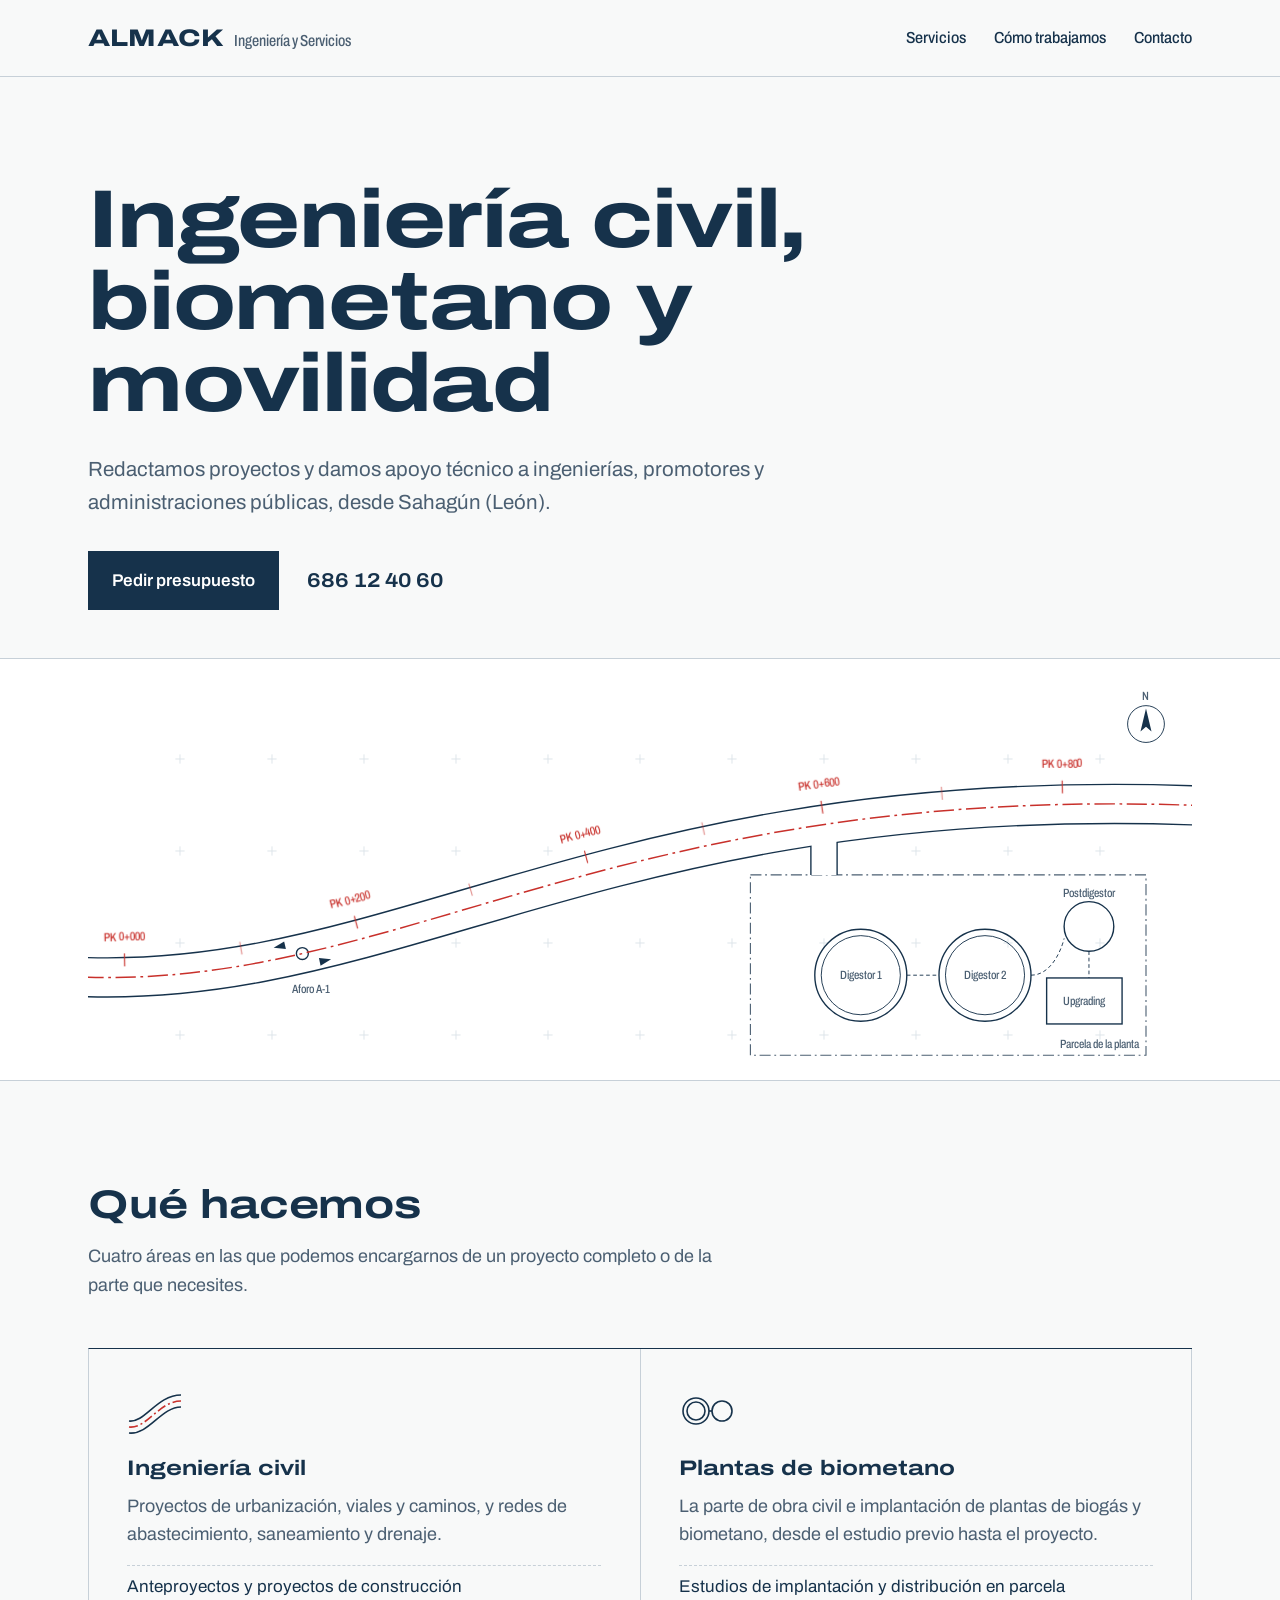
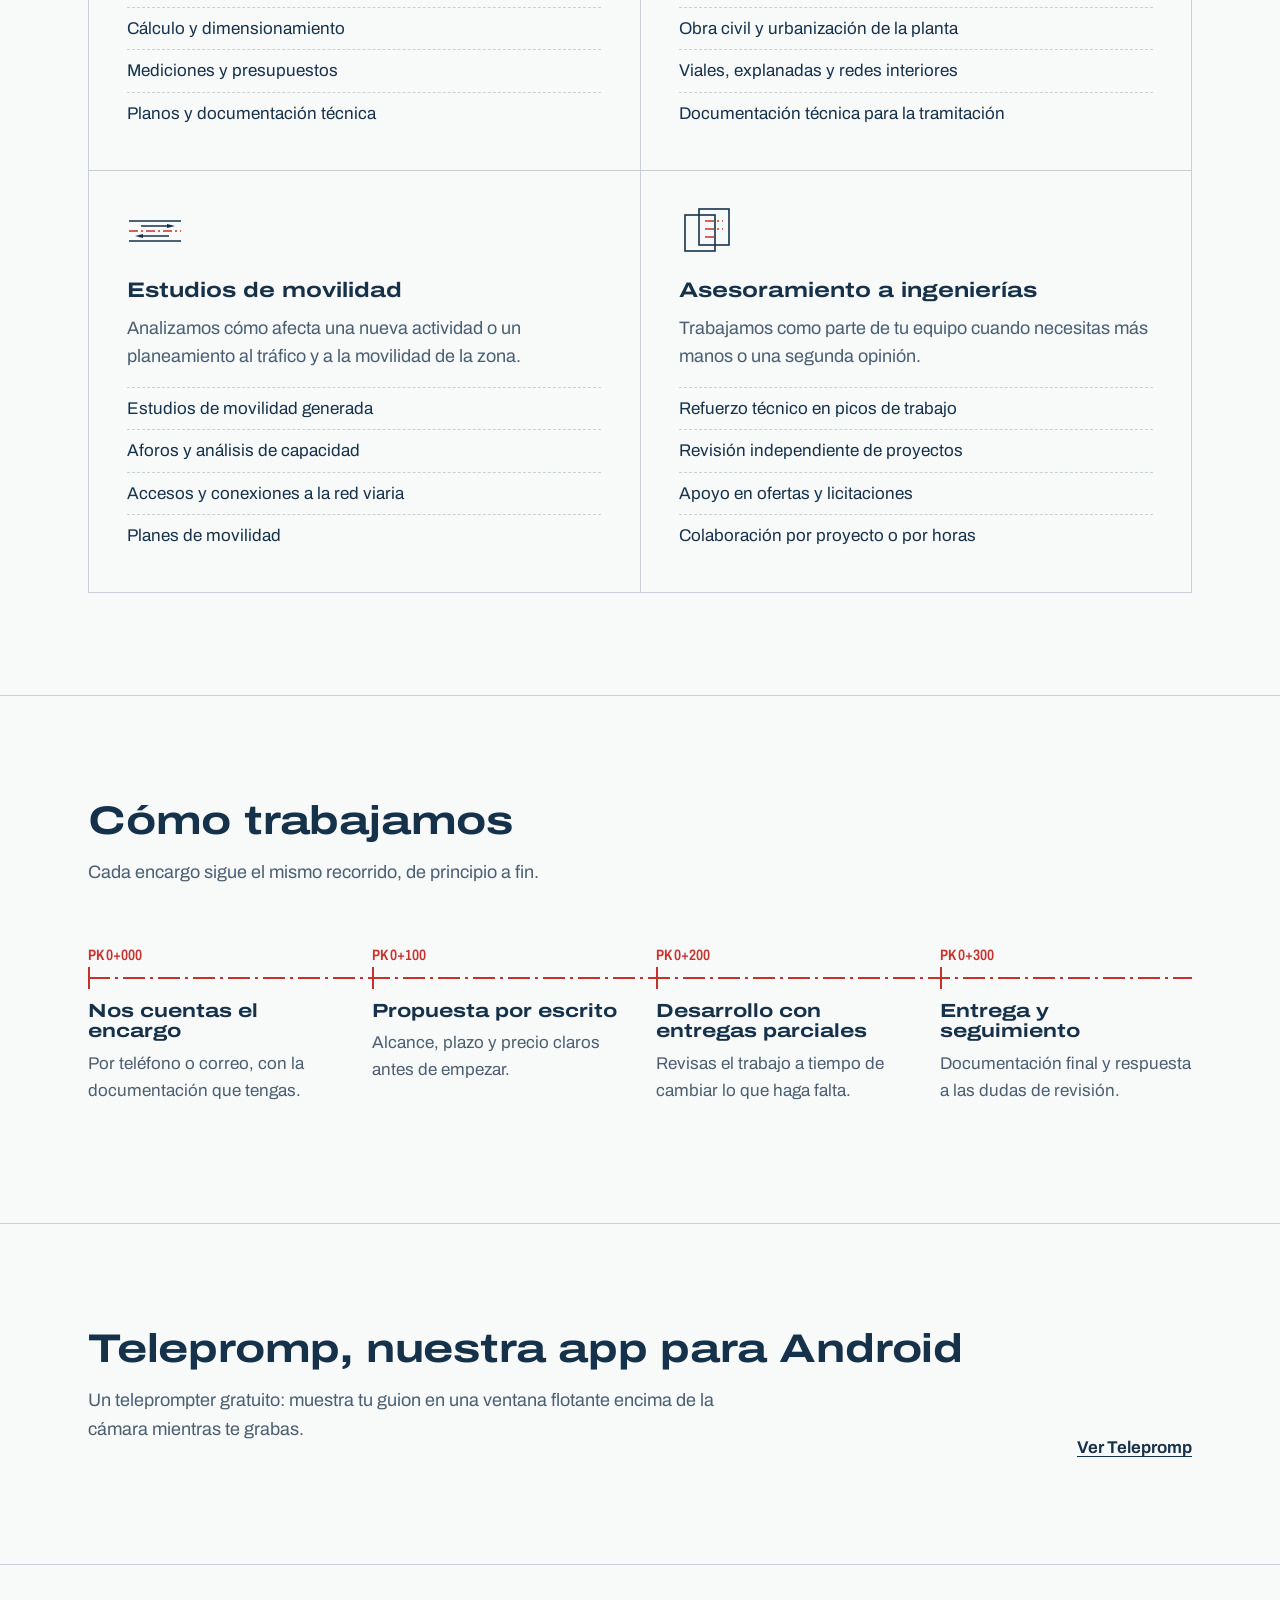
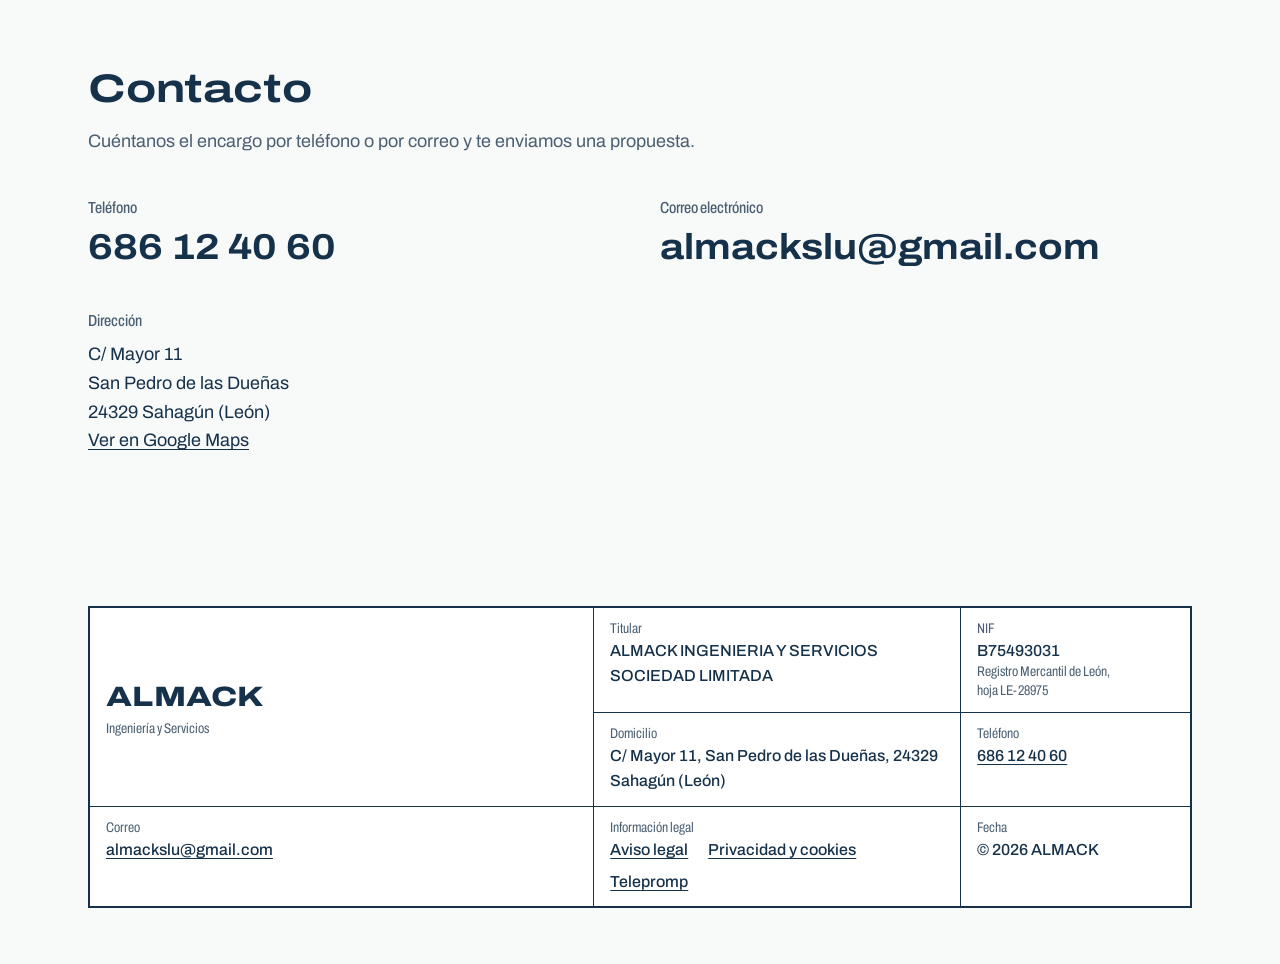
==== index.html @ 002dcbe7 "Add files via upload" ====
<!doctype html>
<html lang="es">
<head>
<meta charset="utf-8">
<meta name="viewport" content="width=device-width, initial-scale=1">
<title>ALMACK Ingeniería y Servicios · Ingeniería civil, biometano y movilidad</title>
<meta name="description" content="Proyectos de ingeniería civil, plantas de biometano y estudios de movilidad, y asesoramiento técnico a ingenierías. Sahagún (León).">
<link rel="icon" href="assets/favicon.svg" type="image/svg+xml">
<link rel="preload" href="assets/fonts/archivo-var.woff" as="font" type="font/woff" crossorigin>
<link rel="stylesheet" href="assets/styles.css">
</head>
<body>
<a class="skip" href="#contenido">Saltar al contenido</a>
<header class="site-header">
  <div class="wrap">
    <a class="brand" href="index.html" aria-label="ALMACK Ingeniería y Servicios, inicio">
      <span class="brand-name">ALMACK</span><span class="brand-sub">Ingeniería y Servicios</span>
    </a>
    <nav class="nav" aria-label="Principal">
      <a href="#servicios">Servicios</a>
      <a href="#como-trabajamos">Cómo trabajamos</a>
      <a href="#contacto">Contacto</a>
    </nav>
  </div>
</header>
<main id="contenido">
<section class="hero" aria-labelledby="titulo">
  <div class="wrap">
    <h1 id="titulo">Ingeniería civil, biometano y movilidad</h1>
    <p class="lead">Redactamos proyectos y damos apoyo técnico a ingenierías, promotores y administraciones públicas, desde Sahagún (León).</p>
    <div class="actions">
      <a class="button" href="mailto:almackslu@gmail.com?subject=Solicitud%20de%20presupuesto">Pedir presupuesto</a>
      <a class="tel" href="tel:+34686124060">686 12 40 60</a>
    </div>
  </div>
</section>
<div class="plan-band"><div class="wrap"><svg class="plan" viewBox="0 0 1200 440" role="img" aria-labelledby="plan-title plan-desc" preserveAspectRatio="xMidYMid meet">
  <title id="plan-title">Plano en planta</title>
  <desc id="plan-desc">Dibujo técnico de un tramo de carretera con su eje y puntos kilométricos, un punto de aforo de tráfico y una planta de biometano con dos digestores.</desc>
  <defs>
    <mask id="reveal" maskUnits="userSpaceOnUse" x="0" y="0" width="1200" height="440">
      <path d="M-40,335 C330,365 560,118 1240,152" class="reveal-path" pathLength="1"/>
    </mask>
  </defs>
  <path d="M95,100h10M100,95v10M95,200h10M100,195v10M95,300h10M100,295v10M95,400h10M100,395v10M195,100h10M200,95v10M195,200h10M200,195v10M195,300h10M200,295v10M195,400h10M200,395v10M295,100h10M300,95v10M295,200h10M300,195v10M295,300h10M300,295v10M295,400h10M300,395v10M395,100h10M400,95v10M395,200h10M400,195v10M395,300h10M400,295v10M395,400h10M400,395v10M495,100h10M500,95v10M495,200h10M500,195v10M495,300h10M500,295v10M495,400h10M500,395v10M595,100h10M600,95v10M595,200h10M600,195v10M595,300h10M600,295v10M595,400h10M600,395v10M695,100h10M700,95v10M695,200h10M700,195v10M695,300h10M700,295v10M695,400h10M700,395v10M795,100h10M800,95v10M795,200h10M800,195v10M795,300h10M800,295v10M795,400h10M800,395v10M895,100h10M900,95v10M895,200h10M900,195v10M895,300h10M900,295v10M895,400h10M900,395v10M995,100h10M1000,95v10M995,200h10M1000,195v10M995,300h10M1000,295v10M995,400h10M1000,395v10M1095,100h10M1100,95v10M1095,200h10M1100,195v10M1095,300h10M1100,295v10M1095,400h10M1100,395v10" class="grid"/>

  <!-- Parcela de la planta de biometano -->
  <rect x="720" y="226" width="430" height="196" class="parcel"/>
  <text x="1142" y="414" class="lbl" text-anchor="end">Parcela de la planta</text>

  <!-- Calzadas: trazo ancho en tinta y trazo de papel encima = dos bordes paralelos -->
  <path d="M800.0,171.2 L800,226" class="road-edge narrow"/>
  <path d="M-40,335 C330,365 560,118 1240,152" class="road-edge"/>
  <path d="M800.0,171.2 L800,226" class="road-fill narrow"/>
  <path d="M-40,335 C330,365 560,118 1240,152" class="road-fill"/>

  <!-- Planta -->
  <g class="plant">
    <circle cx="840" cy="335" r="50" class="ink-line"/>
    <circle cx="840" cy="335" r="43" class="ink-line thin"/>
    <circle cx="975" cy="335" r="50" class="ink-line"/>
    <circle cx="975" cy="335" r="43" class="ink-line thin"/>
    <circle cx="1088" cy="282" r="27" class="ink-line"/>
    <rect x="1042" y="338" width="82" height="50" class="ink-line"/>
    <path d="M890,335H925M1025,335C1050,335 1060,300 1061,295M1088,309V338" class="ink-line thin dashed"/>
    <text x="840" y="339" class="lbl" text-anchor="middle">Digestor 1</text>
    <text x="975" y="339" class="lbl" text-anchor="middle">Digestor 2</text>
    <text x="1088" y="250" class="lbl" text-anchor="middle">Postdigestor</text>
    <text x="1083" y="367" class="lbl" text-anchor="middle">Upgrading</text>
  </g>

  <g class="aforo"><polygon points="264.2,317.7 252.8,324.6 251.0,316.4" class="ink-fill"/><polygon points="201.8,305.3 213.2,298.4 215.1,306.5" class="ink-fill"/><circle cx="233.0" cy="311.5" r="6.5" class="aforo-dot"/><text x="241.9" y="354.5" class="lbl" text-anchor="middle">Aforo A-1</text></g>

  <!-- Eje en rojo, raya y punto, que se dibuja al cargar -->
  <g mask="url(#reveal)">
    <path d="M-40,335 C330,365 560,118 1240,152" class="axis"/>
  </g>
  <g class="pks"><line x1="39.5" y1="311.3" x2="39.8" y2="325.3" class="pk-tick"/><text x="39.2" y="297.3" class="lbl pk" transform="rotate(-1.3 39.2 297.3)" text-anchor="middle">PK 0+000</text><line x1="164.9" y1="298.7" x2="167.3" y2="312.5" class="pk-tick minor"/><line x1="289.4" y1="270.7" x2="293.0" y2="284.2" class="pk-tick"/><text x="285.8" y="257.1" class="lbl pk" transform="rotate(-14.9 285.8 257.1)" text-anchor="middle">PK 0+200</text><line x1="413.8" y1="235.2" x2="417.7" y2="248.6" class="pk-tick minor"/><line x1="539.5" y1="199.6" x2="543.1" y2="213.1" class="pk-tick"/><text x="535.9" y="186.1" class="lbl pk" transform="rotate(-14.9 535.9 186.1)" text-anchor="middle">PK 0+400</text><line x1="667.1" y1="168.8" x2="670.1" y2="182.5" class="pk-tick minor"/><line x1="796.6" y1="145.4" x2="798.7" y2="159.3" class="pk-tick"/><text x="794.6" y="131.6" class="lbl pk" transform="rotate(-8.4 794.6 131.6)" text-anchor="middle">PK 0+600</text><line x1="927.4" y1="130.3" x2="928.6" y2="144.3" class="pk-tick minor"/><line x1="1058.8" y1="123.4" x2="1059.1" y2="137.4" class="pk-tick"/><text x="1058.4" y="109.4" class="lbl pk" transform="rotate(-1.3 1058.4 109.4)" text-anchor="middle">PK 0+800</text></g>

  <!-- Norte -->
  <g class="north" transform="translate(1150 62)">
    <circle r="20" class="ink-line thin"/>
    <polygon points="0,-17 6,8 0,3 -6,8" class="ink-fill"/>
    <text y="-26" class="lbl" text-anchor="middle">N</text>
  </g>
</svg></div></div>

<section class="section" id="servicios" aria-labelledby="t-servicios">
  <div class="wrap">
    <h2 id="t-servicios">Qué hacemos</h2>
    <p class="section-intro">Cuatro áreas en las que podemos encargarnos de un proyecto completo o de la parte que necesites.</p>
    <div class="services"><article class="service"><svg viewBox="0 0 56 56" aria-hidden="true"><path class="s-ink" d="M2 40 C18 42 30 14 54 14"/><path class="s-ink" d="M2 52 C22 54 34 26 54 26"/><path class="s-axis" d="M2 46 C20 48 32 20 54 20"/></svg><h3>Ingeniería civil</h3><p>Proyectos de urbanización, viales y caminos, y redes de abastecimiento, saneamiento y drenaje.</p><ul><li>Anteproyectos y proyectos de construcción</li><li>Cálculo y dimensionamiento</li><li>Mediciones y presupuestos</li><li>Planos y documentación técnica</li></ul></article><article class="service"><svg viewBox="0 0 56 56" aria-hidden="true"><circle class="s-ink" cx="17" cy="30" r="13"/><circle class="s-ink" cx="17" cy="30" r="9"/><circle class="s-ink" cx="43" cy="30" r="10"/><path class="s-ink" d="M30 30h3"/></svg><h3>Plantas de biometano</h3><p>La parte de obra civil e implantación de plantas de biogás y biometano, desde el estudio previo hasta el proyecto.</p><ul><li>Estudios de implantación y distribución en parcela</li><li>Obra civil y urbanización de la planta</li><li>Viales, explanadas y redes interiores</li><li>Documentación técnica para la tramitación</li></ul></article><article class="service"><svg viewBox="0 0 56 56" aria-hidden="true"><path class="s-ink" d="M2 18h52M2 38h52"/><path class="s-axis" d="M2 28h52"/><path class="s-fill" d="M40 21l8 2-8 2zM16 31l-8 2 8 2z"/><path class="s-ink" d="M14 23h26M42 33H16"/></svg><h3>Estudios de movilidad</h3><p>Analizamos cómo afecta una nueva actividad o un planeamiento al tráfico y a la movilidad de la zona.</p><ul><li>Estudios de movilidad generada</li><li>Aforos y análisis de capacidad</li><li>Accesos y conexiones a la red viaria</li><li>Planes de movilidad</li></ul></article><article class="service"><svg viewBox="0 0 56 56" aria-hidden="true"><rect class="s-ink" x="6" y="12" width="30" height="36"/><rect class="s-ink" x="20" y="6" width="30" height="36" fill="var(--white)"/><path class="s-axis" d="M26 18h18M26 26h18M26 34h12"/></svg><h3>Asesoramiento a ingenierías</h3><p>Trabajamos como parte de tu equipo cuando necesitas más manos o una segunda opinión.</p><ul><li>Refuerzo técnico en picos de trabajo</li><li>Revisión independiente de proyectos</li><li>Apoyo en ofertas y licitaciones</li><li>Colaboración por proyecto o por horas</li></ul></article></div>
  </div>
</section>

<section class="section" id="como-trabajamos" aria-labelledby="t-como">
  <div class="wrap">
    <h2 id="t-como">Cómo trabajamos</h2>
    <p class="section-intro">Cada encargo sigue el mismo recorrido, de principio a fin.</p>
    <ol class="steps"><li class="step"><span class="pk-label">PK 0+000</span><h3>Nos cuentas el encargo</h3><p>Por teléfono o correo, con la documentación que tengas.</p></li><li class="step"><span class="pk-label">PK 0+100</span><h3>Propuesta por escrito</h3><p>Alcance, plazo y precio claros antes de empezar.</p></li><li class="step"><span class="pk-label">PK 0+200</span><h3>Desarrollo con entregas parciales</h3><p>Revisas el trabajo a tiempo de cambiar lo que haga falta.</p></li><li class="step"><span class="pk-label">PK 0+300</span><h3>Entrega y seguimiento</h3><p>Documentación final y respuesta a las dudas de revisión.</p></li></ol>
  </div>
</section>

<section class="section" id="telepromp" aria-labelledby="t-app">
  <div class="wrap app-row">
    <div>
      <h2 id="t-app">Telepromp, nuestra app para Android</h2>
      <p>Un teleprompter gratuito: muestra tu guion en una ventana flotante encima de la cámara mientras te grabas.</p>
    </div>
    <a class="link-strong" href="telepromp/index.html">Ver Telepromp</a>
  </div>
</section>

<section class="section" id="contacto" aria-labelledby="t-contacto">
  <div class="wrap">
    <h2 id="t-contacto">Contacto</h2>
    <p class="section-intro">Cuéntanos el encargo por teléfono o por correo y te enviamos una propuesta.</p>
    <div class="contact-grid">
      <div><span class="contact-label">Teléfono</span><a class="contact-big" href="tel:+34686124060">686 12 40 60</a></div>
      <div><span class="contact-label">Correo electrónico</span><a class="contact-big" href="mailto:almackslu@gmail.com">almackslu@gmail.com</a></div>
      <div><span class="contact-label">Dirección</span><address class="address">C/ Mayor 11<br>San Pedro de las Dueñas<br>24329 Sahagún (León)</address>
        <a href="https://www.google.com/maps/search/?api=1&query=Calle+Mayor+11,+San+Pedro+de+las+Due%C3%B1as,+24329+Sahag%C3%BAn,+Le%C3%B3n">Ver en Google Maps</a></div>
    </div>
  </div>
</section>
</main>
<footer class="site-footer">
  <div class="wrap">
    <div class="cajetin">
      <div class="cell brand-cell">
        <span class="brand-name">ALMACK</span>
        <span class="cell-label">Ingeniería y Servicios</span>
      </div>
      <div class="cell"><span class="cell-label">Titular</span><span class="cell-value">ALMACK INGENIERIA Y SERVICIOS SOCIEDAD LIMITADA</span></div>
      <div class="cell"><span class="cell-label">NIF</span><span class="cell-value">B75493031</span><span class="cell-label">Registro Mercantil de León, hoja&nbsp;LE&#8209;28975</span></div>
      <div class="cell"><span class="cell-label">Domicilio</span><span class="cell-value">C/ Mayor 11, San Pedro de las Dueñas, 24329 Sahagún (León)</span></div>
      <div class="cell"><span class="cell-label">Teléfono</span><a class="cell-value" href="tel:+34686124060">686 12 40 60</a></div>
      <div class="cell"><span class="cell-label">Correo</span><a class="cell-value" href="mailto:almackslu@gmail.com">almackslu@gmail.com</a></div>
      <div class="cell"><span class="cell-label">Información legal</span>
        <span class="cell-value legal-links"><a href="aviso-legal.html">Aviso legal</a><a href="privacidad.html">Privacidad y cookies</a><a href="telepromp/index.html">Telepromp</a></span>
      </div>
      <div class="cell span-narrow"><span class="cell-label">Fecha</span><span class="cell-value">© 2026 ALMACK</span></div>
    </div>
  </div>
</footer>
</body>
</html>
---- assets/styles.css ----
/* ALMACK Ingeniería y Servicios — estilos
   Idea: la web se lee como un plano. Tinta azul sobre papel, el eje en rojo raya-punto
   y los datos de la empresa en un cajetín. */

@font-face {
  font-family: "Archivo";
  src: url("fonts/archivo-var.woff") format("woff");
  font-weight: 100 900;
  font-stretch: 62% 125%;
  font-display: swap;
}

:root {
  --paper: #f8f9f9;
  --ink: #16324b;
  --ink-2: #4b5f72;
  --rule: #c7d0d8;
  --grid: #dce3e9;
  --axis: #c8302b;
  --white: #ffffff;
  --wrap: 1200px;
  --gutter: clamp(16px, 4vw, 48px);
  --dashdot: repeating-linear-gradient(90deg, var(--axis) 0 22px, transparent 22px 27px, var(--axis) 27px 30px, transparent 30px 35px);
  --dashdot-v: repeating-linear-gradient(180deg, var(--axis) 0 22px, transparent 22px 27px, var(--axis) 27px 30px, transparent 30px 35px);
}

*, *::before, *::after { box-sizing: border-box; }

html { -webkit-text-size-adjust: 100%; scroll-behavior: smooth; }

body {
  margin: 0;
  background: var(--paper);
  color: var(--ink);
  font-family: "Archivo", system-ui, -apple-system, "Segoe UI", Roboto, sans-serif;
  font-size: 1.125rem;
  line-height: 1.6;
  font-stretch: 100%;
  font-weight: 400;
  font-feature-settings: "kern", "lnum";
}

img, svg { max-width: 100%; }

a { color: var(--ink); text-decoration-thickness: 1px; text-underline-offset: 0.18em; }
a:hover { color: var(--axis); }

:focus-visible { outline: 2px solid var(--axis); outline-offset: 3px; }

.skip {
  position: absolute; left: -9999px; top: 0;
  background: var(--ink); color: var(--white); padding: 8px 14px; z-index: 10;
}
.skip:focus { left: 8px; top: 8px; }

.wrap { max-width: var(--wrap); margin: 0 auto; padding: 0 var(--gutter); }

h1, h2, h3 { font-stretch: 125%; line-height: 1.08; margin: 0; }
h2 { font-size: clamp(1.75rem, 3.4vw, 2.5rem); font-weight: 700; letter-spacing: -0.005em; }
h3 { font-size: 1.3125rem; font-weight: 700; }
p { margin: 0 0 1em; }

/* ---------- Cabecera ---------- */

.site-header { border-bottom: 1px solid var(--rule); }
.site-header .wrap {
  display: flex; align-items: center; justify-content: space-between; gap: 24px;
  min-height: 76px; flex-wrap: wrap;
}
.brand { display: flex; align-items: baseline; gap: 10px; text-decoration: none; color: var(--ink); }
.brand-name { font-stretch: 125%; font-weight: 800; font-size: 1.5rem; letter-spacing: 0.01em; }
.brand-sub { font-stretch: 75%; font-weight: 500; color: var(--ink-2); font-size: 1rem; }
.nav { display: flex; gap: 28px; flex-wrap: wrap; }
.nav a { font-stretch: 87.5%; font-weight: 500; text-decoration: none; font-size: 1rem; }
.nav a:hover { text-decoration: underline; }

/* ---------- Portada ---------- */

.hero { padding: clamp(48px, 8vw, 104px) 0 clamp(28px, 4vw, 48px); }
.hero h1 {
  font-size: clamp(2.5rem, 6.4vw, 5.25rem);
  font-weight: 760;
  letter-spacing: -0.015em;
  line-height: 1.0;
  max-width: 13ch;
}
.lead {
  margin-top: 28px; max-width: 36em;
  font-size: clamp(1.125rem, 1.6vw, 1.3125rem); color: var(--ink-2);
}
.actions { display: flex; flex-wrap: wrap; align-items: center; gap: 14px 28px; margin-top: 32px; }
.button {
  display: inline-block; background: var(--ink); color: var(--white);
  padding: 14px 22px; text-decoration: none; font-weight: 600; font-size: 1.0625rem;
  border: 2px solid var(--ink);
}
.button:hover { background: var(--white); color: var(--ink); }
.tel { font-stretch: 112.5%; font-weight: 650; font-size: 1.25rem; text-decoration: none; }
.tel:hover { text-decoration: underline; }

.plan-band { border-top: 1px solid var(--rule); border-bottom: 1px solid var(--rule); background: var(--white); overflow: hidden; }
.plan-band .wrap { padding-top: 8px; padding-bottom: 8px; }
.plan { display: block; width: 100%; height: auto; }
.plan .grid { stroke: var(--grid); stroke-width: 1; fill: none; }
.plan .parcel { fill: none; stroke: var(--ink-2); stroke-width: 1.2; stroke-dasharray: 12 4 2 4; }
.plan .road-edge { fill: none; stroke: var(--ink); stroke-width: 44; }
.plan .road-fill { fill: none; stroke: var(--white); stroke-width: 41; }
.plan .road-edge.narrow { stroke-width: 30; }
.plan .road-fill.narrow { stroke-width: 27; }
.plan .axis { fill: none; stroke: var(--axis); stroke-width: 1.6; stroke-dasharray: 22 5 3 5; }
.plan .reveal-path { fill: none; stroke: #fff; stroke-width: 14; stroke-dasharray: 1; stroke-dashoffset: 0; animation: draw-axis 1.8s cubic-bezier(.3,.1,.2,1) .25s both; }
.plan .pks { animation: appear .6s ease-out 1.7s both; }
.plan .pk-tick { stroke: var(--axis); stroke-width: 1.2; }
.plan .pk-tick.minor { opacity: 0.55; }
.plan .lbl { font-family: "Archivo", sans-serif; font-size: 13px; font-stretch: 75%; font-variation-settings: "wdth" 75; font-weight: 500; fill: var(--ink-2); }
.plan .pk { fill: var(--axis); }
.plan .ink-line { fill: none; stroke: var(--ink); stroke-width: 1.5; }
.plan .ink-line.thin { stroke-width: 1; }
.plan .ink-line.dashed { stroke-dasharray: 4 3; }
.plan .ink-fill { fill: var(--ink); }
.plan .aforo-dot { fill: var(--white); stroke: var(--ink); stroke-width: 1.5; }

@keyframes draw-axis { from { stroke-dashoffset: 1; } to { stroke-dashoffset: 0; } }
@keyframes appear { from { opacity: 0; } to { opacity: 1; } }

/* ---------- Secciones ---------- */

.section { padding: clamp(56px, 8vw, 104px) 0; }
.section + .section { border-top: 1px solid var(--rule); }
.section-intro { max-width: 36em; color: var(--ink-2); margin-top: 16px; }

/* Servicios: las cuatro áreas como viñetas de un mismo plano */
.services {
  display: grid; grid-template-columns: repeat(2, 1fr);
  margin-top: 48px; border-top: 1px solid var(--ink); border-left: 1px solid var(--rule);
}
.service { padding: 32px clamp(20px, 3vw, 40px) 36px; border-right: 1px solid var(--rule); border-bottom: 1px solid var(--rule); }
.service svg { width: 56px; height: 56px; display: block; margin-bottom: 20px; }
.service svg .s-ink { fill: none; stroke: var(--ink); stroke-width: 1.6; }
.service svg .s-axis { fill: none; stroke: var(--axis); stroke-width: 1.6; stroke-dasharray: 9 3 2 3; }
.service svg .s-fill { fill: var(--ink); }
.service p { color: var(--ink-2); margin: 12px 0 16px; max-width: 34em; }
.service ul { margin: 0; padding: 0; list-style: none; }
.service li { padding: 7px 0; border-top: 1px dashed var(--rule); font-size: 1.0625rem; }

/* Cómo trabajamos: el proceso como estaciones de un eje */
.steps {
  list-style: none; padding: 0; margin: 56px 0 0;
  display: grid; grid-template-columns: repeat(4, 1fr); gap: 32px;
  position: relative;
}
.steps::before {
  content: ""; position: absolute; left: 0; right: 0; top: 34px; height: 2px; background: var(--dashdot);
}
.step { position: relative; padding-top: 58px; }
.step::before {
  content: ""; position: absolute; left: 0; top: 24px; width: 2px; height: 22px; background: var(--axis);
}
.pk-label { position: absolute; top: 0; left: 0; font-stretch: 75%; font-weight: 600; color: var(--axis); font-size: 0.9375rem; font-feature-settings: "tnum"; }
.step h3 { font-size: 1.1875rem; }
.step p { color: var(--ink-2); margin-top: 8px; font-size: 1.0625rem; }

/* Telepromp */
.app-row { display: grid; grid-template-columns: minmax(0, 1fr) auto; gap: 32px; align-items: end; }
.app-row p { color: var(--ink-2); max-width: 36em; margin-top: 16px; }
.link-strong { font-weight: 650; font-size: 1.0625rem; }

/* Contacto */
.contact-grid { display: grid; grid-template-columns: repeat(2, minmax(0, 1fr)); gap: 40px; margin-top: 40px; }
.contact-big { display: block; font-stretch: 112.5%; font-weight: 700; font-size: clamp(1.5rem, 3.2vw, 2.25rem); text-decoration: none; line-height: 1.15; overflow-wrap: anywhere; }
.contact-big:hover { text-decoration: underline; }
.contact-label { display: block; font-stretch: 75%; font-weight: 500; color: var(--ink-2); font-size: 1rem; margin-bottom: 6px; }
.address { font-style: normal; }

/* ---------- Cajetín (pie) ---------- */

.site-footer { padding: 48px 0 56px; }
/* Las líneas del cajetín son el fondo en tinta que asoma por el hueco de 1px entre celdas */
.cajetin {
  display: grid; grid-template-columns: 2.2fr 1.6fr 1fr; gap: 1px;
  border: 2px solid var(--ink); background: var(--ink); font-size: 1rem;
}
.cell { padding: 12px 16px; background: var(--white); min-width: 0; }
.cell-label { display: block; font-stretch: 75%; color: var(--ink-2); font-size: 0.875rem; line-height: 1.3; }
.cell-value { display: block; font-weight: 500; overflow-wrap: anywhere; }
.cell.brand-cell { grid-row: span 2; display: flex; flex-direction: column; justify-content: center; }
.cell.brand-cell .brand-name { font-size: 1.75rem; }
.legal-links { display: flex; flex-wrap: wrap; gap: 6px 20px; }

/* ---------- Páginas de texto legal ---------- */

.doc { padding: clamp(40px, 6vw, 80px) 0; }
.doc article { max-width: 44em; }
.doc h1 { font-size: clamp(2rem, 4.6vw, 3.25rem); font-weight: 750; }
.doc .date { color: var(--ink-2); margin: 12px 0 32px; font-size: 1rem; }
.doc h2 { font-size: 1.3125rem; margin: 40px 0 10px; padding-top: 18px; border-top: 1px solid var(--rule); }
.doc ul { padding-left: 1.2em; }
.doc li { margin: 6px 0; }
.breadcrumb { font-stretch: 87.5%; font-size: 1rem; color: var(--ink-2); margin-bottom: 18px; }

/* Página de la app */
.app-hero h1 { max-width: 16ch; }
.doc .feature-list { margin: 32px 0 0; padding: 0; list-style: none; max-width: 44em; border-top: 1px solid var(--ink); }
.feature-list li { padding: 14px 0; border-bottom: 1px solid var(--rule); }
.feature-list strong { font-weight: 650; }

/* ---------- Adaptación a móvil ---------- */

@media (max-width: 900px) {
  .steps { grid-template-columns: 1fr 1fr; row-gap: 48px; }
  .cajetin { grid-template-columns: 1fr 1fr; }
  .cell.brand-cell, .cell.span-narrow { grid-row: auto; grid-column: 1 / -1; }
}

@media (max-width: 680px) {
  body { font-size: 1.0625rem; }
  .services { grid-template-columns: 1fr; }
  .steps { grid-template-columns: 1fr; gap: 36px; padding-left: 28px; }
  .steps::before { left: 0; right: auto; top: 0; bottom: 0; width: 2px; height: auto; background: var(--dashdot-v); }
  .step { padding-top: 26px; }
  .step::before { left: -28px; top: 8px; width: 18px; height: 2px; }
  .app-row, .contact-grid { grid-template-columns: 1fr; }
  .cajetin { grid-template-columns: 1fr; }
  /* En móvil se amplía el plano y se muestra su mitad derecha (planta de biometano y eje) */
  .plan { width: 175%; max-width: none; margin-left: -72%; }
  .nav { gap: 18px; }
}

@media (prefers-reduced-motion: reduce) {
  html { scroll-behavior: auto; }
  .plan .reveal-path, .plan .pks { animation: none; }
}
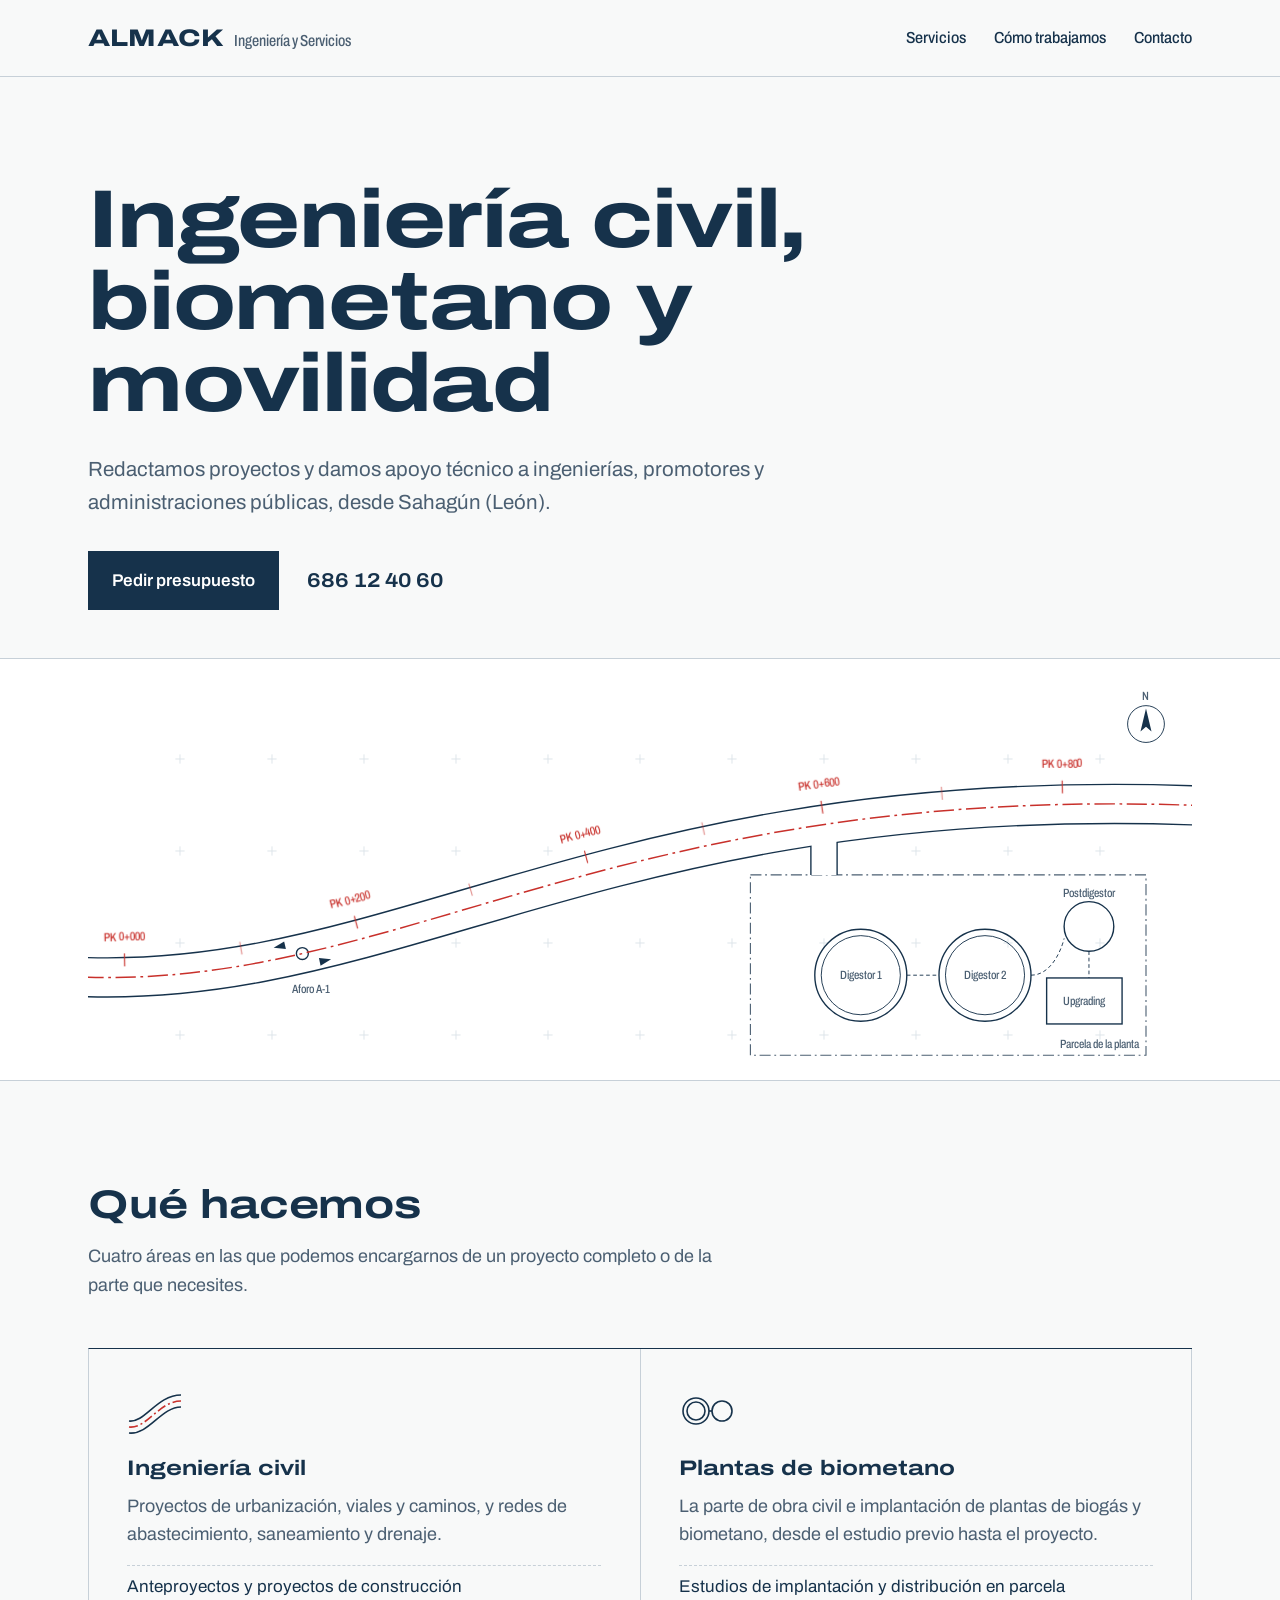
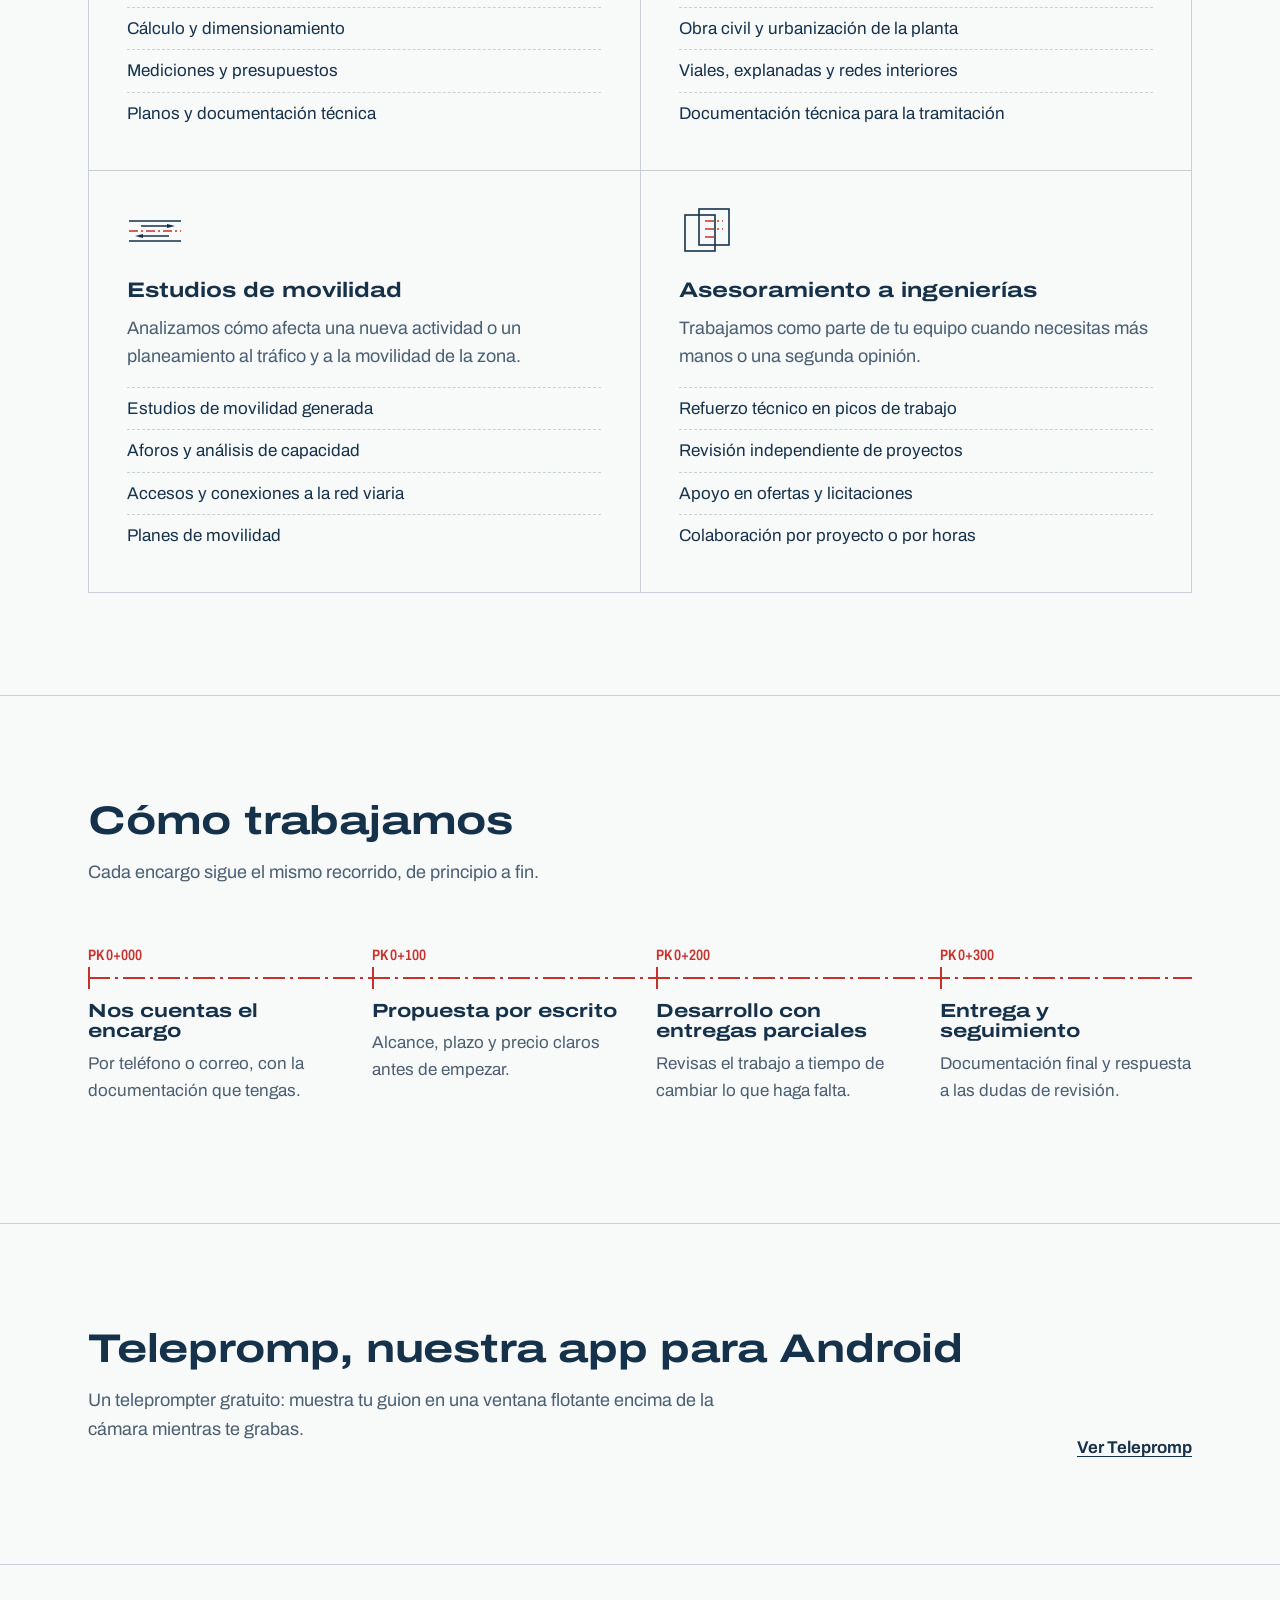
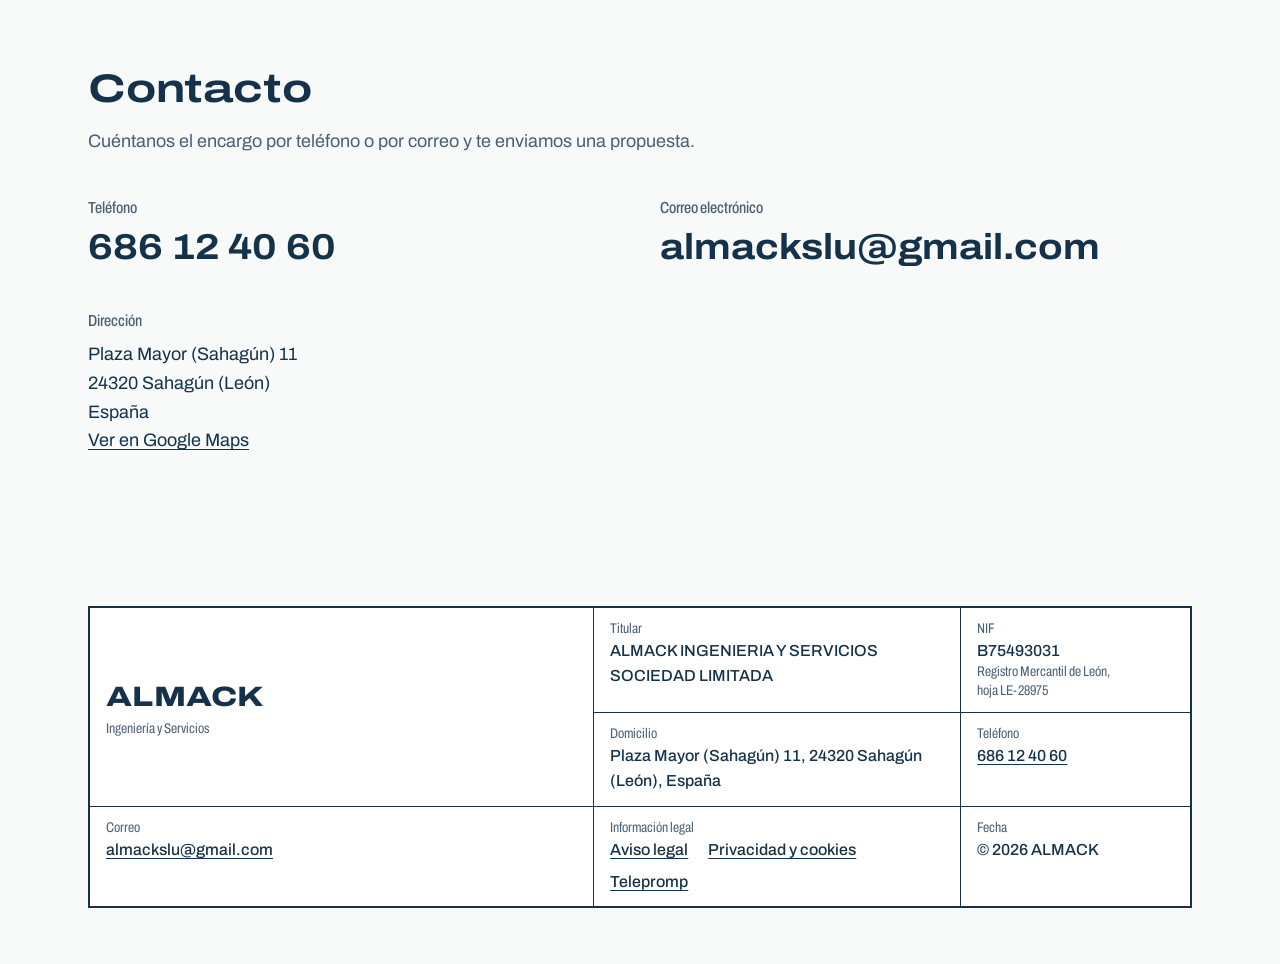
==== commit 5859005f: "Add files via upload" ====
--- a/index.html
+++ b/index.html
@@ -118,8 +118,8 @@
     <div class="contact-grid">
       <div><span class="contact-label">Teléfono</span><a class="contact-big" href="tel:+34686124060">686 12 40 60</a></div>
       <div><span class="contact-label">Correo electrónico</span><a class="contact-big" href="mailto:almackslu@gmail.com">almackslu@gmail.com</a></div>
-      <div><span class="contact-label">Dirección</span><address class="address">C/ Mayor 11<br>San Pedro de las Dueñas<br>24329 Sahagún (León)</address>
-        <a href="https://www.google.com/maps/search/?api=1&query=Calle+Mayor+11,+San+Pedro+de+las+Due%C3%B1as,+24329+Sahag%C3%BAn,+Le%C3%B3n">Ver en Google Maps</a></div>
+      <div><span class="contact-label">Dirección</span><address class="address">Plaza Mayor (Sahagún) 11<br>24320 Sahagún (León)<br>España</address>
+        <a href="https://www.google.com/maps/search/?api=1&query=Plaza+Mayor+11,+24320+Sahag%C3%BAn,+Le%C3%B3n,+Espa%C3%B1a">Ver en Google Maps</a></div>
     </div>
   </div>
 </section>
@@ -133,7 +133,7 @@
       </div>
       <div class="cell"><span class="cell-label">Titular</span><span class="cell-value">ALMACK INGENIERIA Y SERVICIOS SOCIEDAD LIMITADA</span></div>
       <div class="cell"><span class="cell-label">NIF</span><span class="cell-value">B75493031</span><span class="cell-label">Registro Mercantil de León, hoja&nbsp;LE&#8209;28975</span></div>
-      <div class="cell"><span class="cell-label">Domicilio</span><span class="cell-value">C/ Mayor 11, San Pedro de las Dueñas, 24329 Sahagún (León)</span></div>
+      <div class="cell"><span class="cell-label">Domicilio</span><span class="cell-value">Plaza Mayor (Sahagún) 11, 24320 Sahagún (León), España</span></div>
       <div class="cell"><span class="cell-label">Teléfono</span><a class="cell-value" href="tel:+34686124060">686 12 40 60</a></div>
       <div class="cell"><span class="cell-label">Correo</span><a class="cell-value" href="mailto:almackslu@gmail.com">almackslu@gmail.com</a></div>
       <div class="cell"><span class="cell-label">Información legal</span>
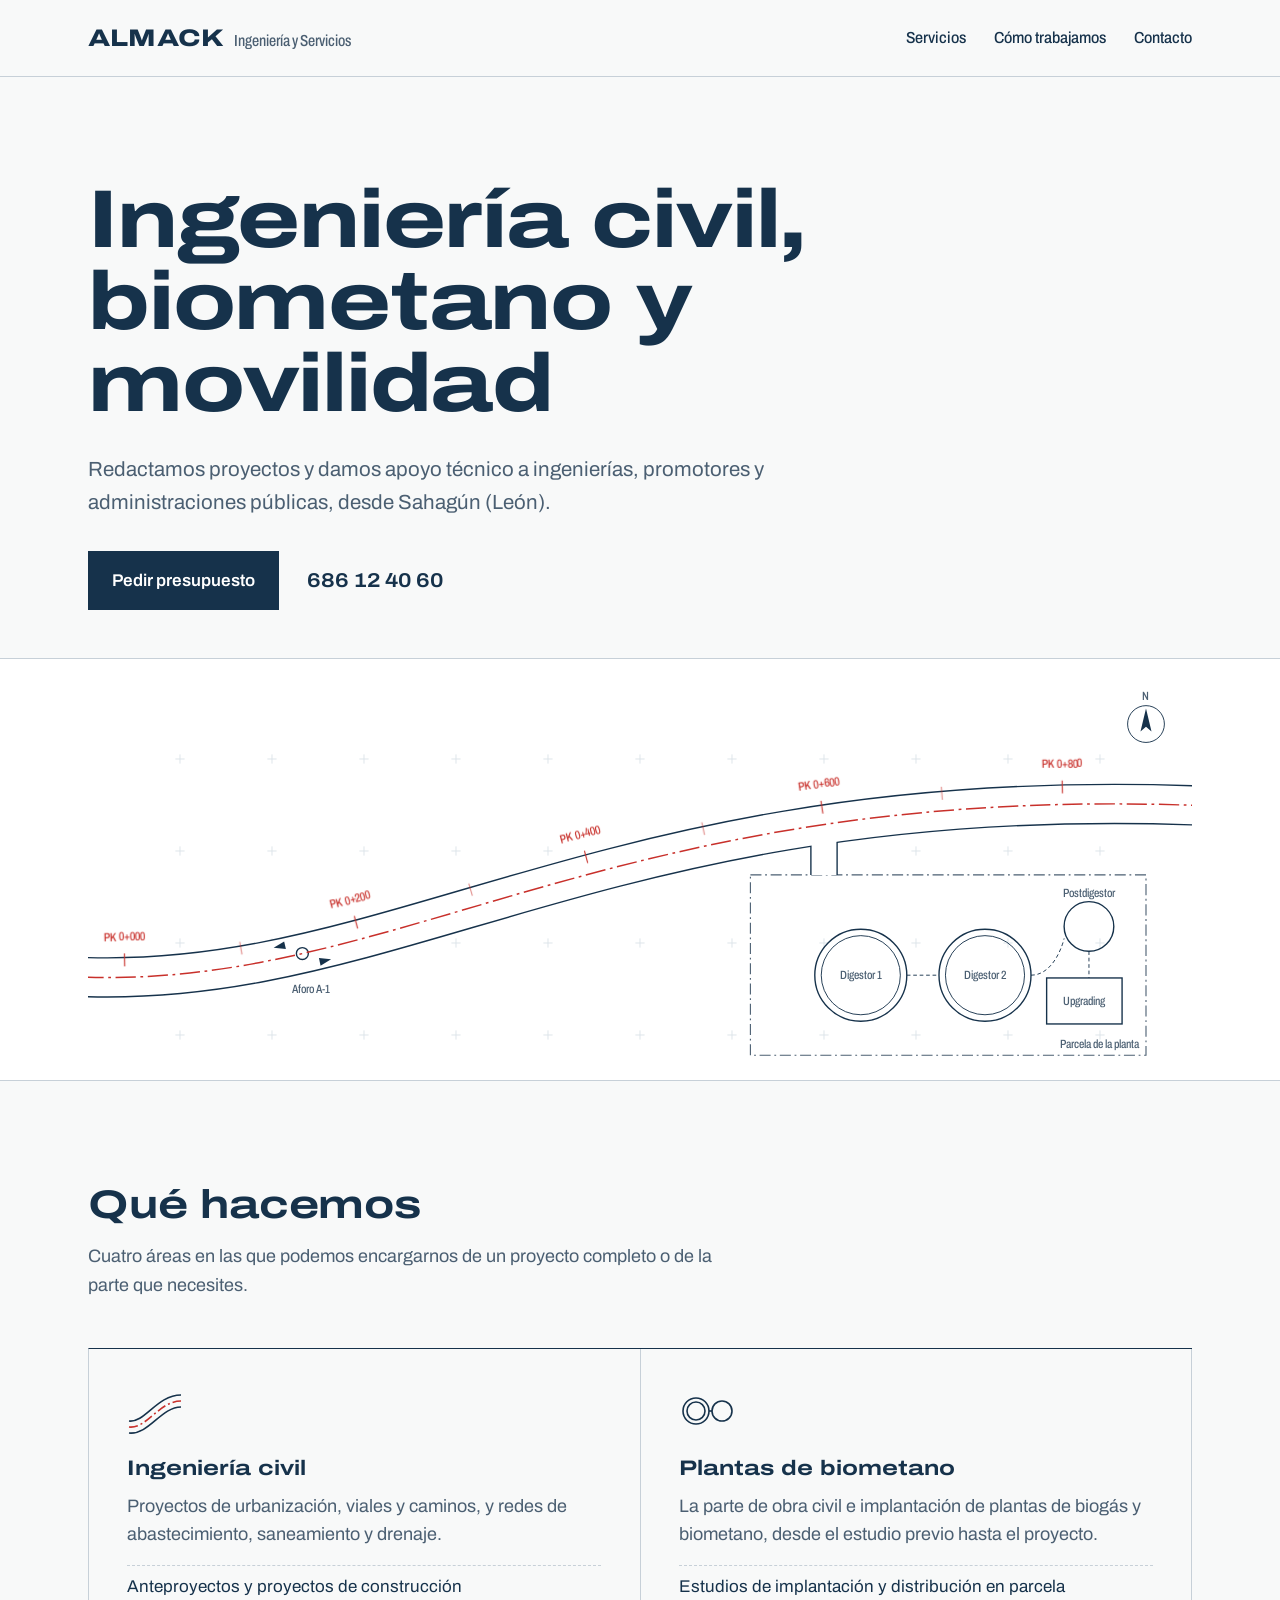
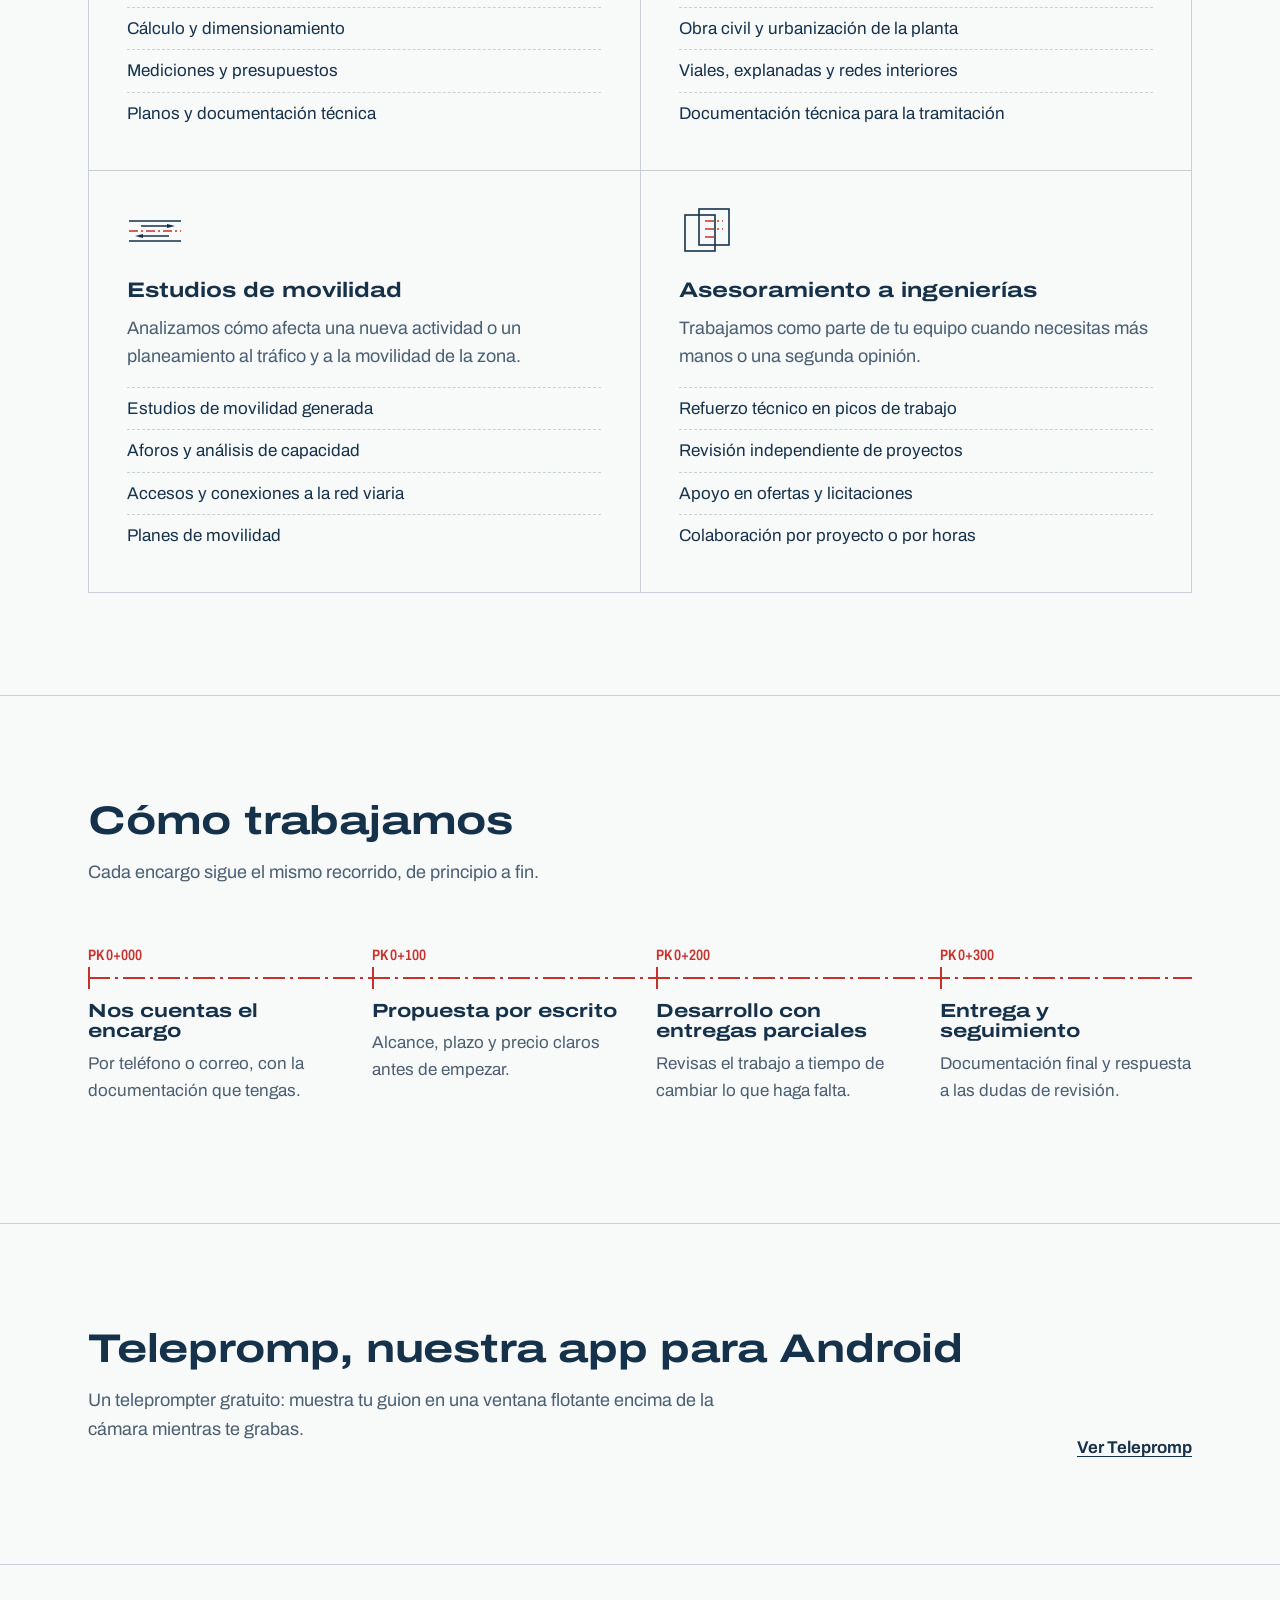
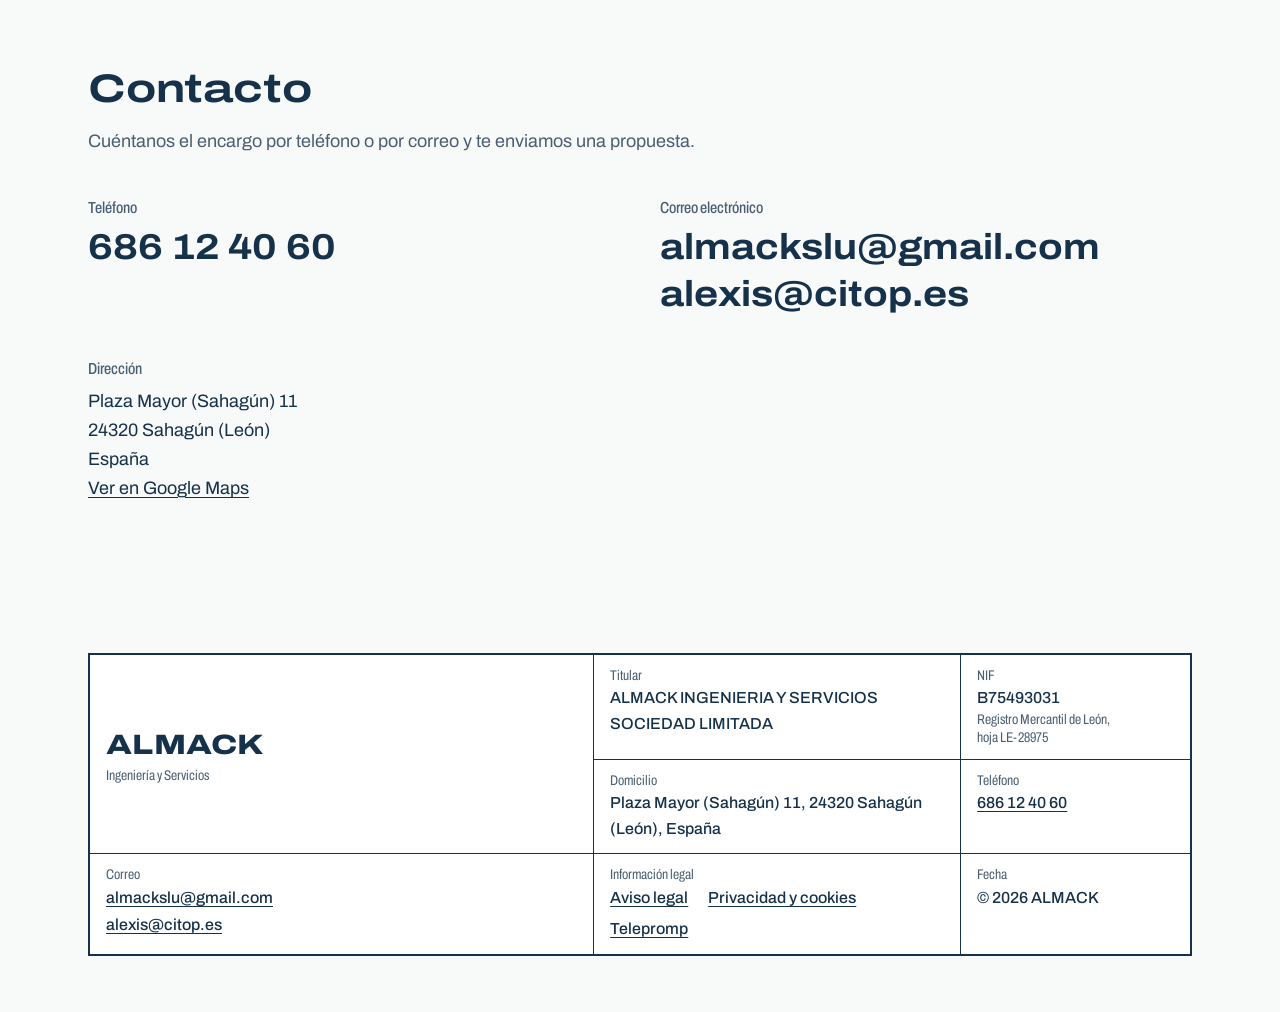
==== commit 8d7c7c80: "Add files via upload" ====
--- a/index.html
+++ b/index.html
@@ -117,7 +117,7 @@
     <p class="section-intro">Cuéntanos el encargo por teléfono o por correo y te enviamos una propuesta.</p>
     <div class="contact-grid">
       <div><span class="contact-label">Teléfono</span><a class="contact-big" href="tel:+34686124060">686 12 40 60</a></div>
-      <div><span class="contact-label">Correo electrónico</span><a class="contact-big" href="mailto:almackslu@gmail.com">almackslu@gmail.com</a></div>
+      <div><span class="contact-label">Correo electrónico</span><a class="contact-big" href="mailto:almackslu@gmail.com">almackslu@gmail.com</a><a class="contact-big" href="mailto:alexis@citop.es">alexis@citop.es</a></div>
       <div><span class="contact-label">Dirección</span><address class="address">Plaza Mayor (Sahagún) 11<br>24320 Sahagún (León)<br>España</address>
         <a href="https://www.google.com/maps/search/?api=1&query=Plaza+Mayor+11,+24320+Sahag%C3%BAn,+Le%C3%B3n,+Espa%C3%B1a">Ver en Google Maps</a></div>
     </div>
@@ -135,7 +135,7 @@
       <div class="cell"><span class="cell-label">NIF</span><span class="cell-value">B75493031</span><span class="cell-label">Registro Mercantil de León, hoja&nbsp;LE&#8209;28975</span></div>
       <div class="cell"><span class="cell-label">Domicilio</span><span class="cell-value">Plaza Mayor (Sahagún) 11, 24320 Sahagún (León), España</span></div>
       <div class="cell"><span class="cell-label">Teléfono</span><a class="cell-value" href="tel:+34686124060">686 12 40 60</a></div>
-      <div class="cell"><span class="cell-label">Correo</span><a class="cell-value" href="mailto:almackslu@gmail.com">almackslu@gmail.com</a></div>
+      <div class="cell"><span class="cell-label">Correo</span><a class="cell-value" href="mailto:almackslu@gmail.com">almackslu@gmail.com</a><a class="cell-value" href="mailto:alexis@citop.es">alexis@citop.es</a></div>
       <div class="cell"><span class="cell-label">Información legal</span>
         <span class="cell-value legal-links"><a href="aviso-legal.html">Aviso legal</a><a href="privacidad.html">Privacidad y cookies</a><a href="telepromp/index.html">Telepromp</a></span>
       </div>
--- a/assets/styles.css
+++ b/assets/styles.css
@@ -230,3 +230,7 @@
   html { scroll-behavior: auto; }
   .plan .reveal-path, .plan .pks { animation: none; }
 }
+
+/* Varios correos en la misma celda o bloque, uno debajo de otro */
+.contact-big + .contact-big { margin-top: 6px; }
+.cell a.cell-value + a.cell-value { margin-top: 2px; }
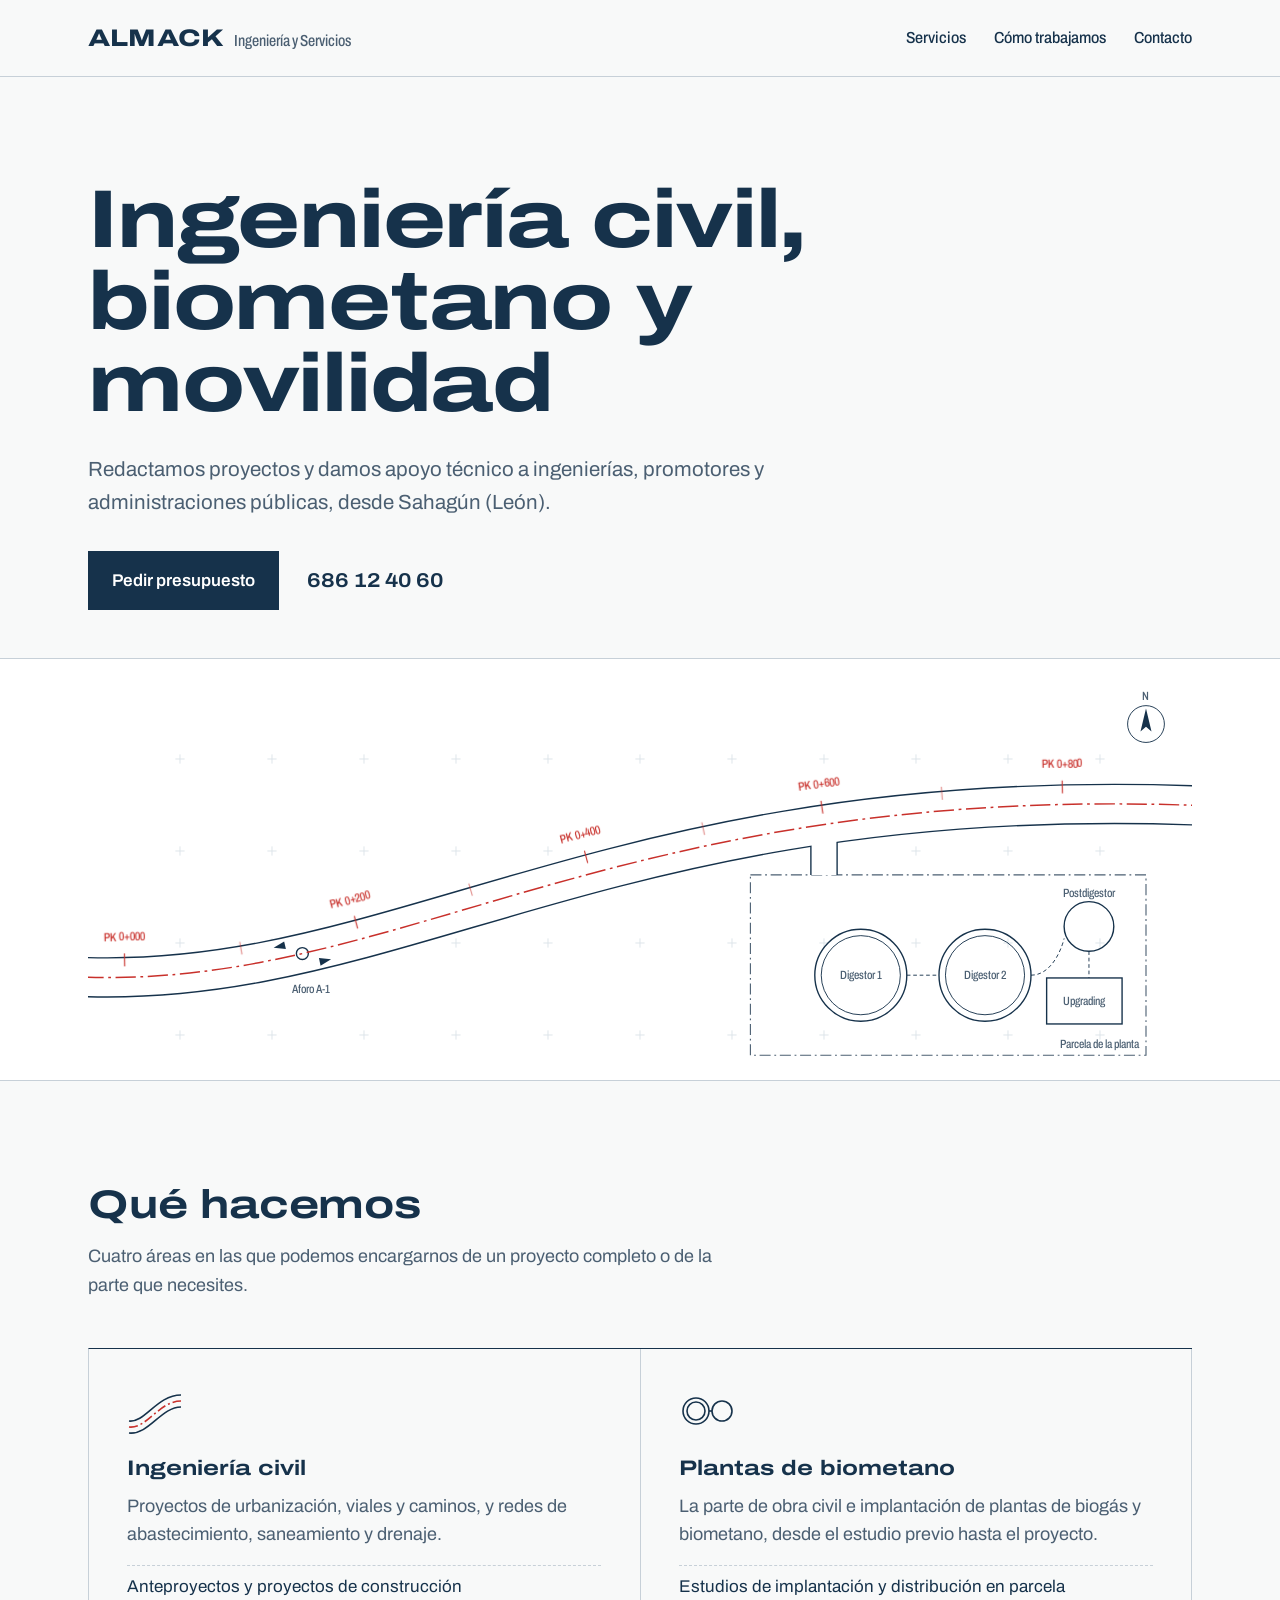
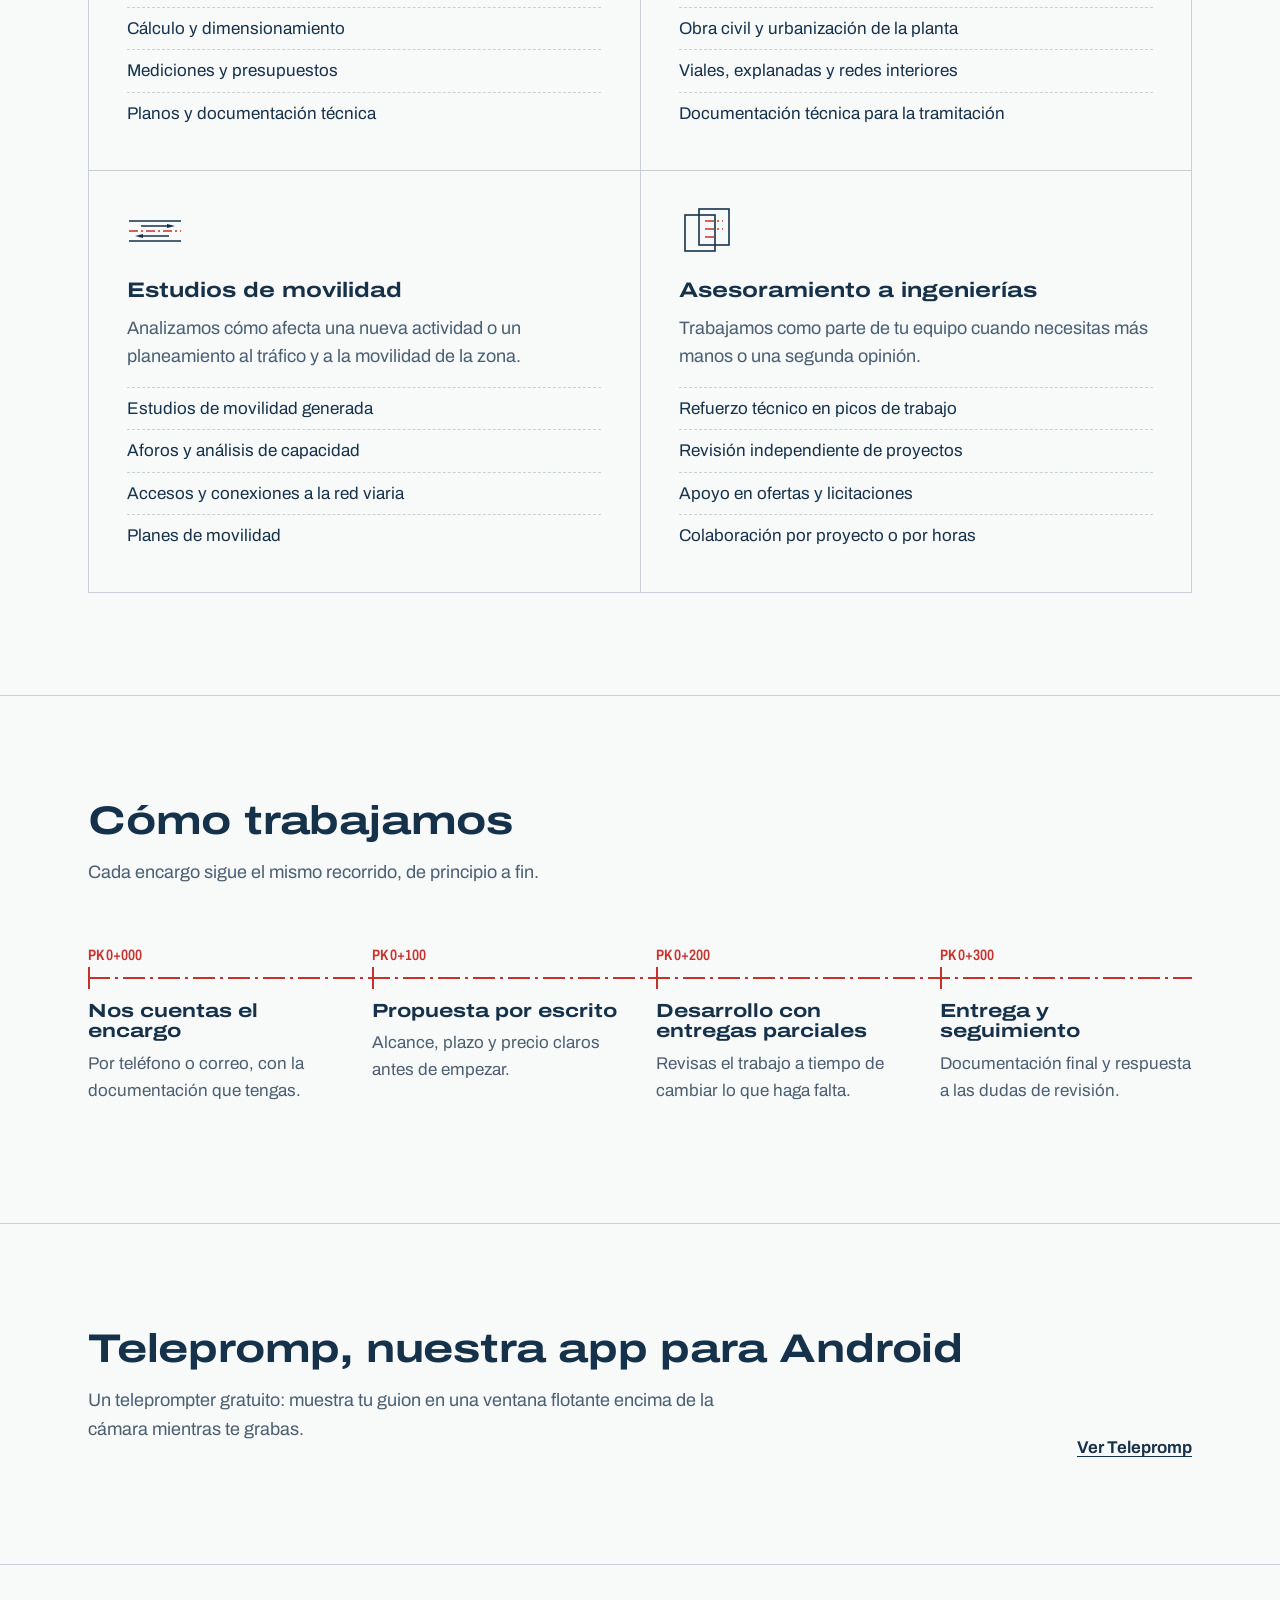
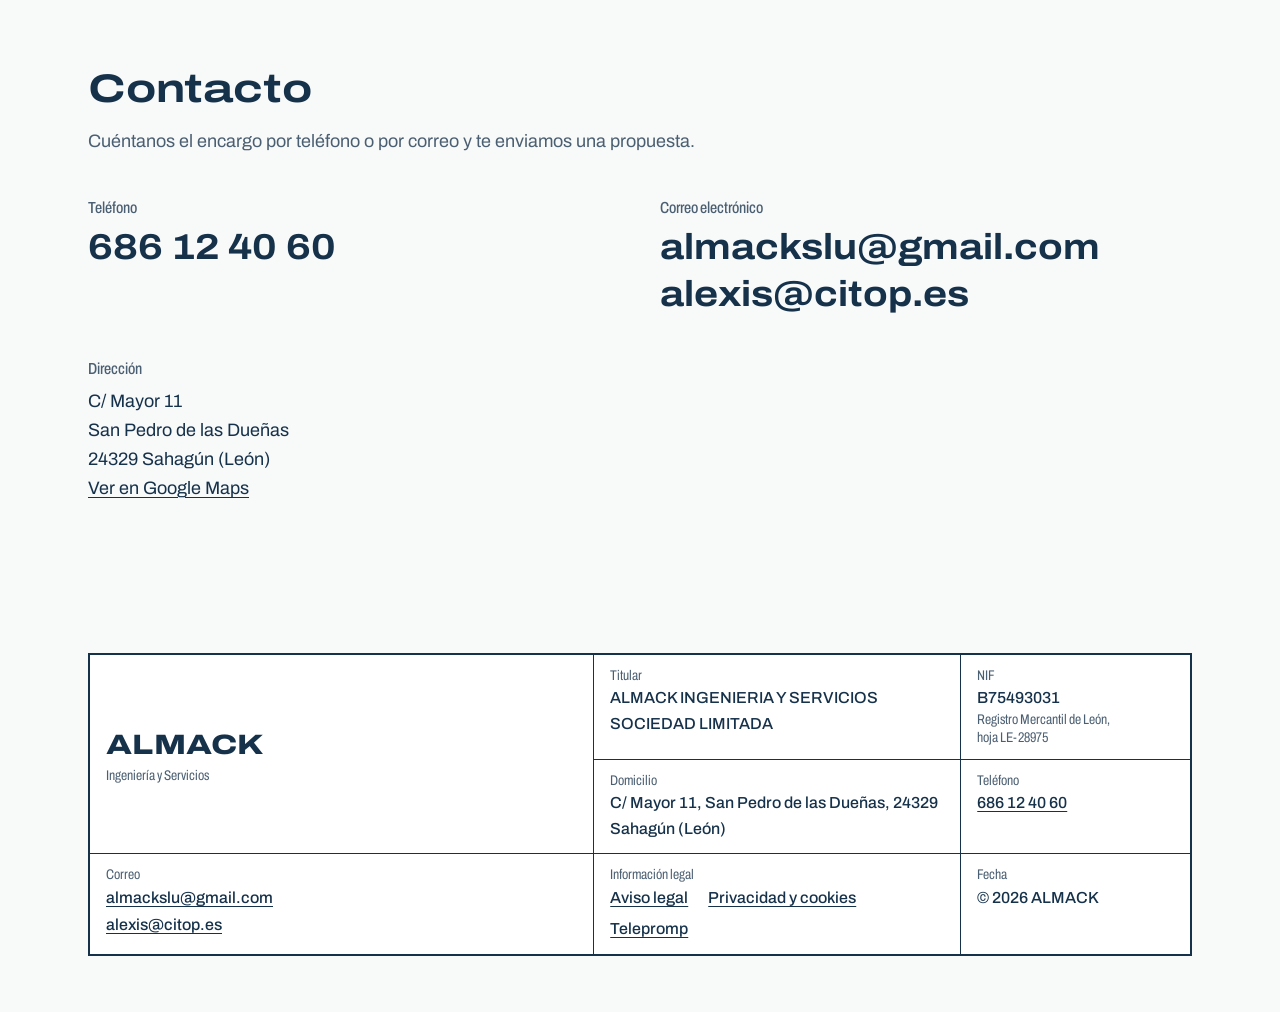
==== commit 70b28b5c: "Add files via upload" ====
--- a/index.html
+++ b/index.html
@@ -118,8 +118,8 @@
     <div class="contact-grid">
       <div><span class="contact-label">Teléfono</span><a class="contact-big" href="tel:+34686124060">686 12 40 60</a></div>
       <div><span class="contact-label">Correo electrónico</span><a class="contact-big" href="mailto:almackslu@gmail.com">almackslu@gmail.com</a><a class="contact-big" href="mailto:alexis@citop.es">alexis@citop.es</a></div>
-      <div><span class="contact-label">Dirección</span><address class="address">Plaza Mayor (Sahagún) 11<br>24320 Sahagún (León)<br>España</address>
-        <a href="https://www.google.com/maps/search/?api=1&query=Plaza+Mayor+11,+24320+Sahag%C3%BAn,+Le%C3%B3n,+Espa%C3%B1a">Ver en Google Maps</a></div>
+      <div><span class="contact-label">Dirección</span><address class="address">C/ Mayor 11<br>San Pedro de las Dueñas<br>24329 Sahagún (León)</address>
+        <a href="https://www.google.com/maps/search/?api=1&query=Calle+Mayor+11,+San+Pedro+de+las+Due%C3%B1as,+24329+Sahag%C3%BAn,+Le%C3%B3n">Ver en Google Maps</a></div>
     </div>
   </div>
 </section>
@@ -133,7 +133,7 @@
       </div>
       <div class="cell"><span class="cell-label">Titular</span><span class="cell-value">ALMACK INGENIERIA Y SERVICIOS SOCIEDAD LIMITADA</span></div>
       <div class="cell"><span class="cell-label">NIF</span><span class="cell-value">B75493031</span><span class="cell-label">Registro Mercantil de León, hoja&nbsp;LE&#8209;28975</span></div>
-      <div class="cell"><span class="cell-label">Domicilio</span><span class="cell-value">Plaza Mayor (Sahagún) 11, 24320 Sahagún (León), España</span></div>
+      <div class="cell"><span class="cell-label">Domicilio</span><span class="cell-value">C/ Mayor 11, San Pedro de las Dueñas, 24329 Sahagún (León)</span></div>
       <div class="cell"><span class="cell-label">Teléfono</span><a class="cell-value" href="tel:+34686124060">686 12 40 60</a></div>
       <div class="cell"><span class="cell-label">Correo</span><a class="cell-value" href="mailto:almackslu@gmail.com">almackslu@gmail.com</a><a class="cell-value" href="mailto:alexis@citop.es">alexis@citop.es</a></div>
       <div class="cell"><span class="cell-label">Información legal</span>
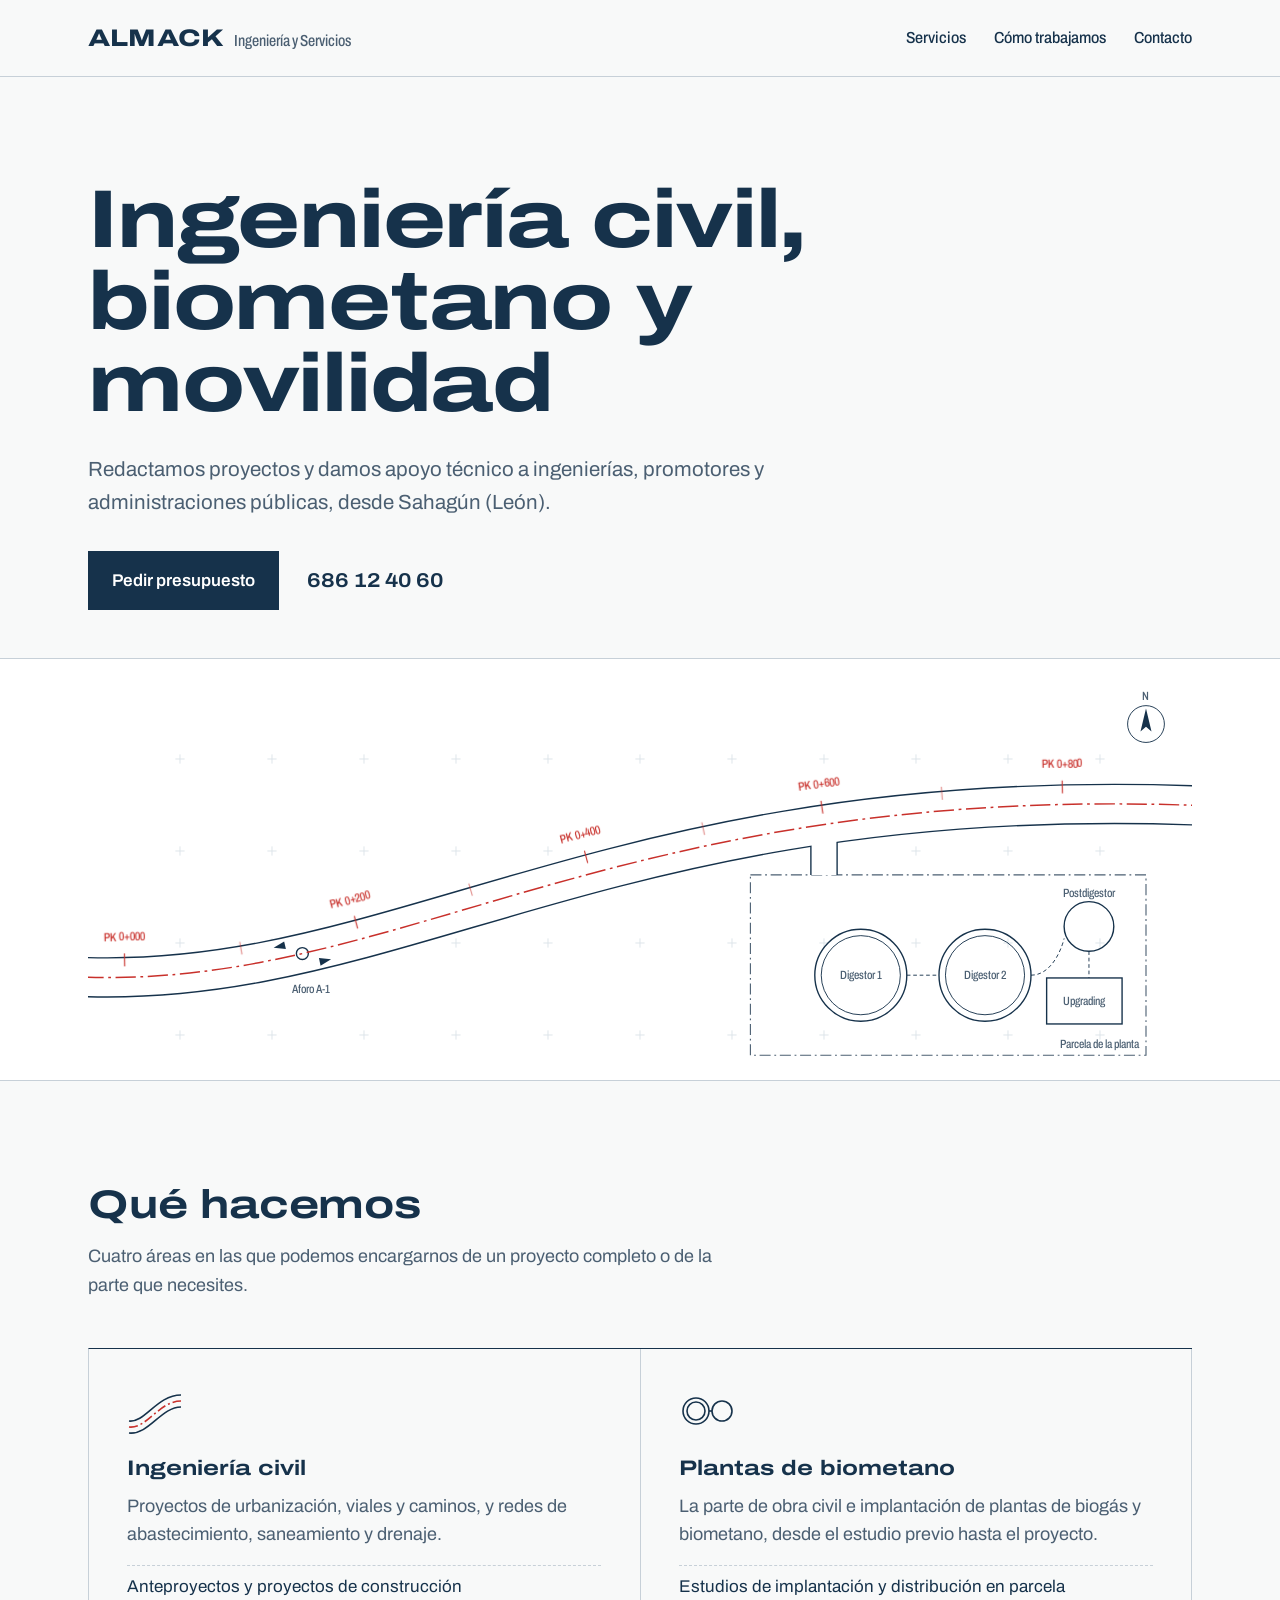
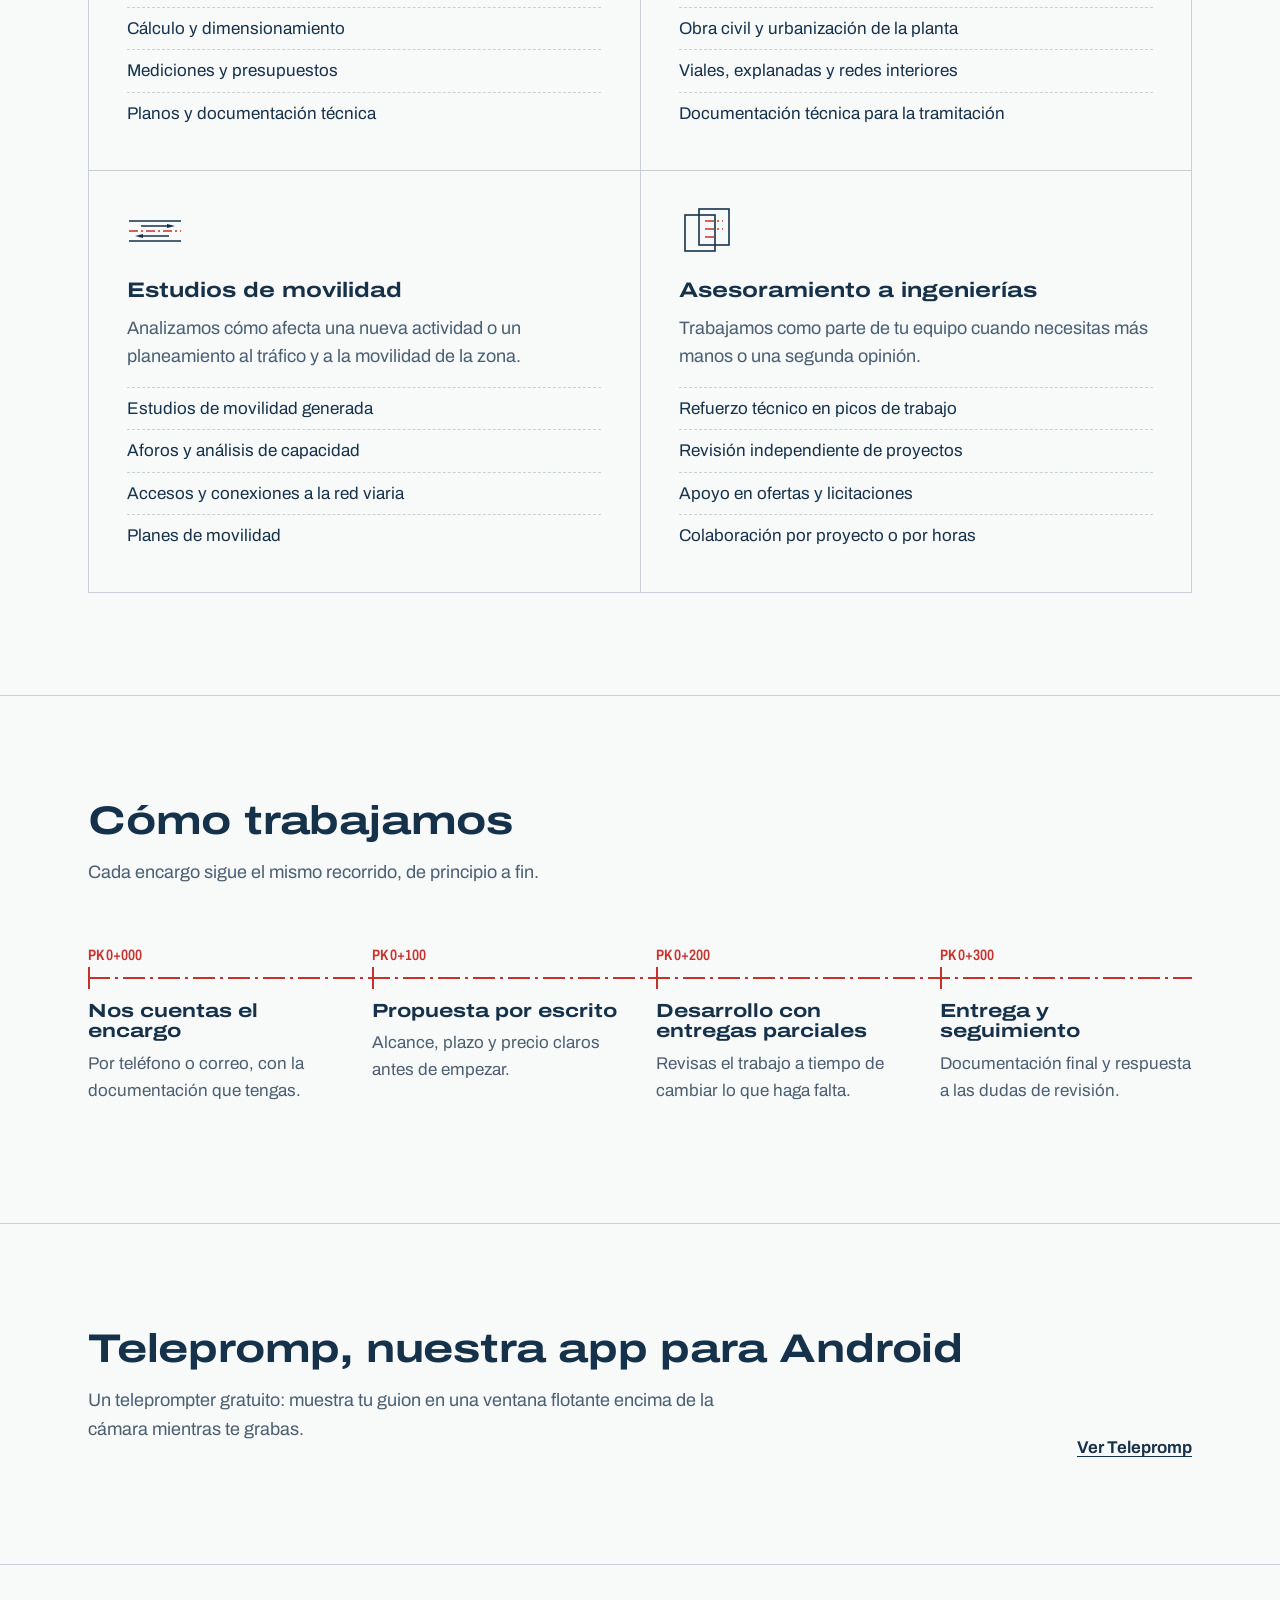
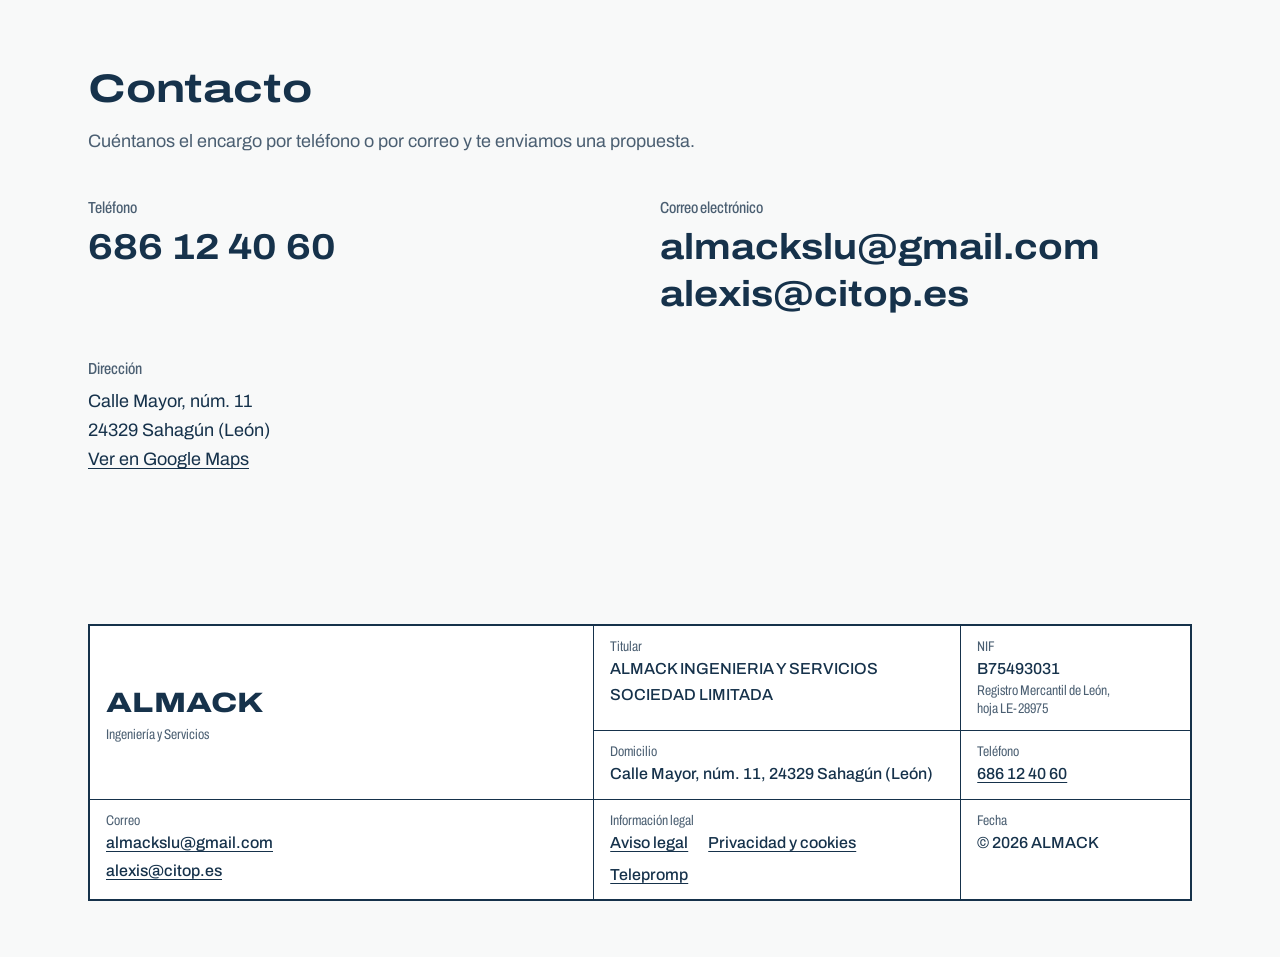
==== commit df23d850: "Add files via upload" ====
--- a/index.html
+++ b/index.html
@@ -118,8 +118,8 @@
     <div class="contact-grid">
       <div><span class="contact-label">Teléfono</span><a class="contact-big" href="tel:+34686124060">686 12 40 60</a></div>
       <div><span class="contact-label">Correo electrónico</span><a class="contact-big" href="mailto:almackslu@gmail.com">almackslu@gmail.com</a><a class="contact-big" href="mailto:alexis@citop.es">alexis@citop.es</a></div>
-      <div><span class="contact-label">Dirección</span><address class="address">C/ Mayor 11<br>San Pedro de las Dueñas<br>24329 Sahagún (León)</address>
-        <a href="https://www.google.com/maps/search/?api=1&query=Calle+Mayor+11,+San+Pedro+de+las+Due%C3%B1as,+24329+Sahag%C3%BAn,+Le%C3%B3n">Ver en Google Maps</a></div>
+      <div><span class="contact-label">Dirección</span><address class="address">Calle Mayor, núm. 11<br>24329 Sahagún (León)</address>
+        <a href="https://www.google.com/maps/search/?api=1&query=Calle+Mayor+11,+24329+Sahag%C3%BAn,+Le%C3%B3n">Ver en Google Maps</a></div>
     </div>
   </div>
 </section>
@@ -133,7 +133,7 @@
       </div>
       <div class="cell"><span class="cell-label">Titular</span><span class="cell-value">ALMACK INGENIERIA Y SERVICIOS SOCIEDAD LIMITADA</span></div>
       <div class="cell"><span class="cell-label">NIF</span><span class="cell-value">B75493031</span><span class="cell-label">Registro Mercantil de León, hoja&nbsp;LE&#8209;28975</span></div>
-      <div class="cell"><span class="cell-label">Domicilio</span><span class="cell-value">C/ Mayor 11, San Pedro de las Dueñas, 24329 Sahagún (León)</span></div>
+      <div class="cell"><span class="cell-label">Domicilio</span><span class="cell-value">Calle Mayor, núm. 11, 24329 Sahagún (León)</span></div>
       <div class="cell"><span class="cell-label">Teléfono</span><a class="cell-value" href="tel:+34686124060">686 12 40 60</a></div>
       <div class="cell"><span class="cell-label">Correo</span><a class="cell-value" href="mailto:almackslu@gmail.com">almackslu@gmail.com</a><a class="cell-value" href="mailto:alexis@citop.es">alexis@citop.es</a></div>
       <div class="cell"><span class="cell-label">Información legal</span>
